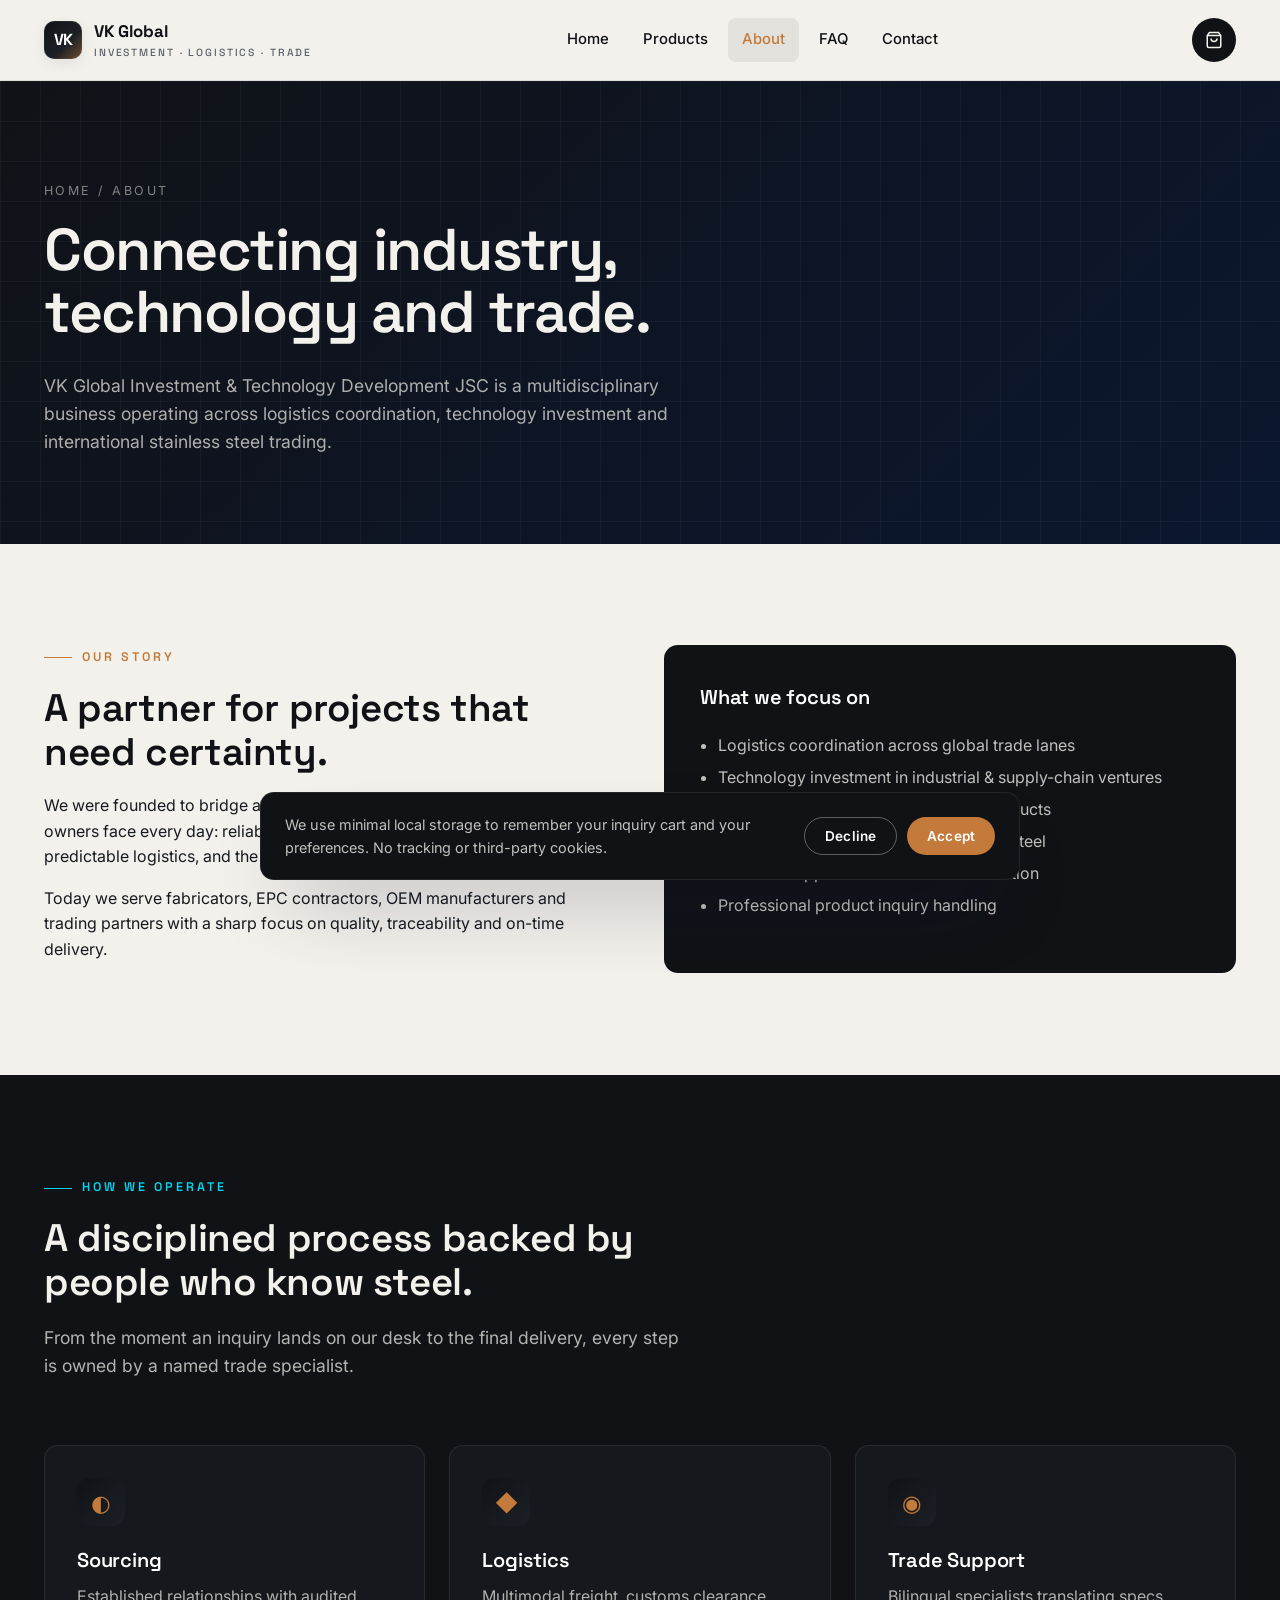
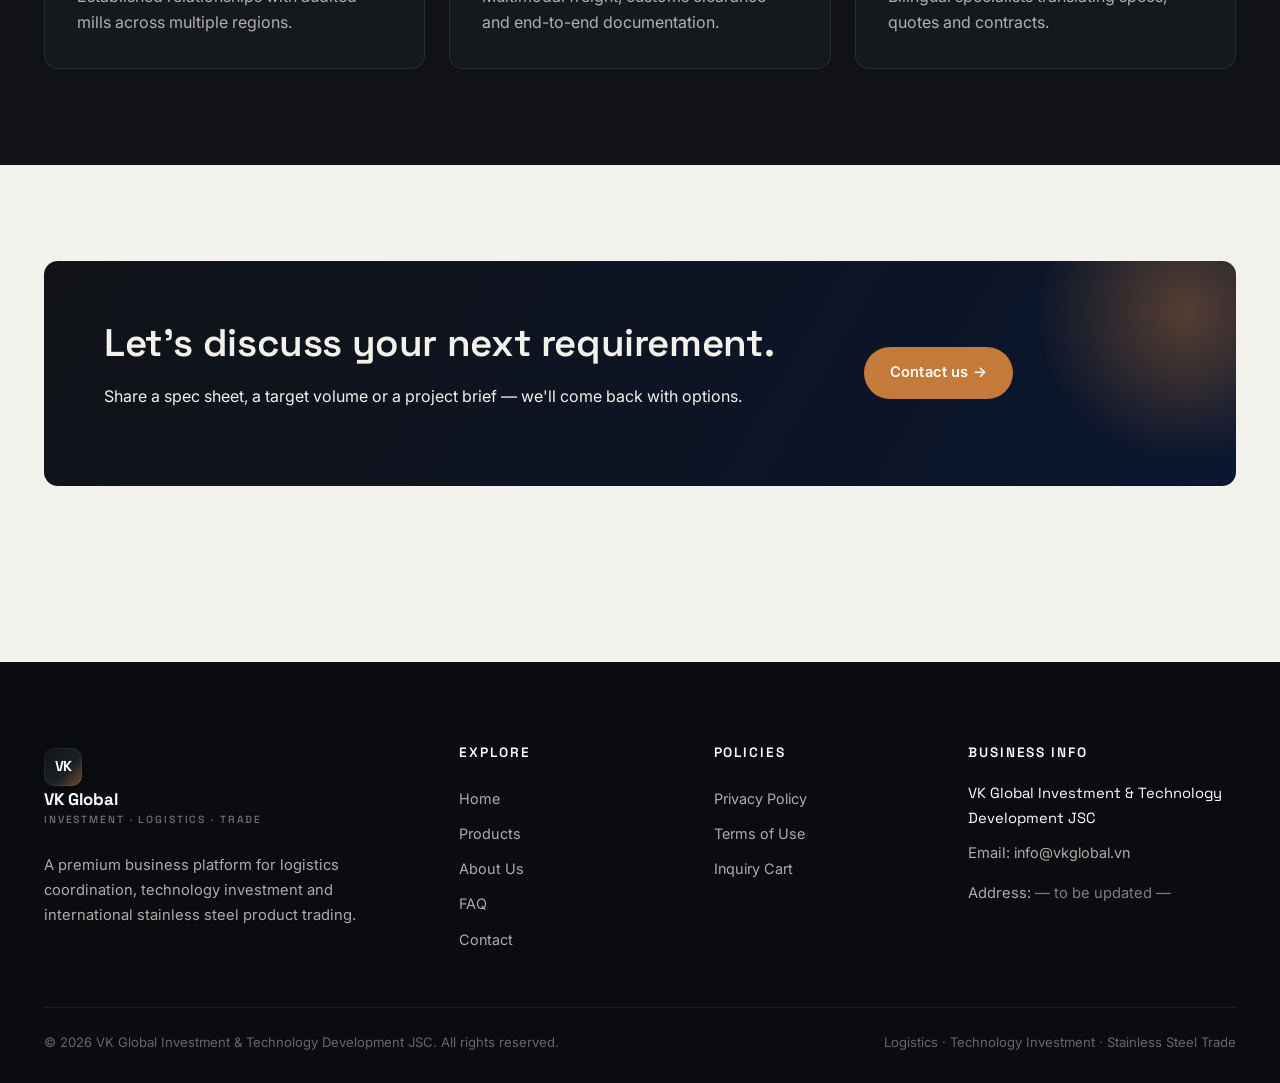
==== public/about.html @ 1d91424d "Changes Co-authored-by: nguyentu123ohyeh <221996717+nguyentu123ohyeh@users.noreply.github.com>" ====
<!doctype html>
<html lang="en">
<head>
<meta charset="utf-8">
<meta name="viewport" content="width=device-width,initial-scale=1">
<title>About — VK Global</title>
<meta name="description" content="About VK Global Investment & Technology Development JSC — logistics, technology investment and stainless steel trading.">
<meta property="og:title" content="About — VK Global">
<meta property="og:description" content="About VK Global Investment & Technology Development JSC — logistics, technology investment and stainless steel trading.">
<meta property="og:type" content="website">
<link rel="preconnect" href="https://fonts.googleapis.com">
<link rel="preconnect" href="https://fonts.gstatic.com" crossorigin>
<link href="https://fonts.googleapis.com/css2?family=Inter:wght@400;500;600;700&family=Space+Grotesk:wght@400;500;600;700&display=swap" rel="stylesheet">
<link rel="stylesheet" href="assets/css/style.css">
</head>
<body>
<header class="site-header">
  <nav class="nav">
    <a href="index.html" class="brand">
      <div class="brand-mark">VK</div>
      <div class="brand-name">VK Global<small>Investment · Logistics · Trade</small></div>
    </a>
    <div class="nav-links">
      <a href="index.html">Home</a>
      <a href="products.html">Products</a>
      <a href="about.html">About</a>
      <a href="faq.html">FAQ</a>
      <a href="contact.html">Contact</a>
    </div>
    <div class="nav-actions">
      <a href="cart.html" class="cart-btn" aria-label="Inquiry cart">
        <svg width="18" height="18" viewBox="0 0 24 24" fill="none" stroke="currentColor" stroke-width="2"><path d="M6 2 3 6v14a2 2 0 0 0 2 2h14a2 2 0 0 0 2-2V6l-3-4Z"/><path d="M3 6h18"/><path d="M16 10a4 4 0 0 1-8 0"/></svg>
        <span class="cart-badge">0</span>
      </a>
      <button class="nav-toggle" aria-label="Open menu"><span></span></button>
    </div>
  </nav>
</header>

<section class="page-hero">
  <div class="container">
    <div class="crumbs"><a href="index.html">Home</a> / About</div>
    <h1>Connecting industry, technology and trade.</h1>
    <p>VK Global Investment &amp; Technology Development JSC is a multidisciplinary business operating across logistics coordination, technology investment and international stainless steel trading.</p>
  </div>
</section>

<section class="section">
  <div class="container">
    <div class="grid-2 reveal">
      <div>
        <div class="eyebrow">Our story</div>
        <h2>A partner for projects that need certainty.</h2>
        <p>We were founded to bridge a gap that international buyers and project owners face every day: reliable sourcing of certified stainless steel, predictable logistics, and the technology to keep both transparent.</p>
        <p>Today we serve fabricators, EPC contractors, OEM manufacturers and trading partners with a sharp focus on quality, traceability and on-time delivery.</p>
      </div>
      <div class="bg-graphite" style="border-radius:14px;padding:36px">
        <h3 style="color:#fff">What we focus on</h3>
        <ul style="padding-left:1.1em;color:rgba(243,241,235,.78);line-height:2">
          <li>Logistics coordination across global trade lanes</li>
          <li>Technology investment in industrial &amp; supply-chain ventures</li>
          <li>International trade of stainless steel products</li>
          <li>Sourcing &amp; supply of certified stainless steel</li>
          <li>Business support and trade communication</li>
          <li>Professional product inquiry handling</li>
        </ul>
      </div>
    </div>
  </div>
</section>

<section class="section bg-graphite">
  <div class="container">
    <div class="section-head reveal">
      <div class="left">
        <div class="eyebrow">How we operate</div>
        <h2>A disciplined process backed by people who know steel.</h2>
        <p class="lead">From the moment an inquiry lands on our desk to the final delivery, every step is owned by a named trade specialist.</p>
      </div>
    </div>
    <div class="feature-grid">
      <div class="feature" style="background:#15181d;border-color:rgba(255,255,255,.08)"><div class="ic">◐</div><h3 style="color:#fff">Sourcing</h3><p style="color:rgba(243,241,235,.7)">Established relationships with audited mills across multiple regions.</p></div>
      <div class="feature" style="background:#15181d;border-color:rgba(255,255,255,.08)"><div class="ic">◆</div><h3 style="color:#fff">Logistics</h3><p style="color:rgba(243,241,235,.7)">Multimodal freight, customs clearance and end-to-end documentation.</p></div>
      <div class="feature" style="background:#15181d;border-color:rgba(255,255,255,.08)"><div class="ic">◉</div><h3 style="color:#fff">Trade Support</h3><p style="color:rgba(243,241,235,.7)">Bilingual specialists translating specs, quotes and contracts.</p></div>
    </div>
  </div>
</section>

<section class="section">
  <div class="container">
    <div class="cta-block reveal">
      <div>
        <h2>Let's discuss your next requirement.</h2>
        <p>Share a spec sheet, a target volume or a project brief — we'll come back with options.</p>
      </div>
      <div><a href="contact.html" class="btn btn-copper">Contact us →</a></div>
    </div>
  </div>
</section>

<footer class="site-footer">
  <div class="container">
    <div class="footer-grid">
      <div class="footer-brand">
        <a href="index.html" class="brand" style="margin-bottom:18px">
          <div class="brand-mark">VK</div>
          <div class="brand-name" style="color:#fff">VK Global<small>Investment · Logistics · Trade</small></div>
        </a>
        <p>A premium business platform for logistics coordination, technology investment and international stainless steel product trading.</p>
      </div>
      <div>
        <h4>Explore</h4>
        <a href="index.html">Home</a>
        <a href="products.html">Products</a>
        <a href="about.html">About Us</a>
        <a href="faq.html">FAQ</a>
        <a href="contact.html">Contact</a>
      </div>
      <div>
        <h4>Policies</h4>
        <a href="privacy-policy.html">Privacy Policy</a>
        <a href="terms.html">Terms of Use</a>
        <a href="cart.html">Inquiry Cart</a>
      </div>
      <div>
        <h4>Business Info</h4>
        <p style="color:#fff;font-family:'Space Grotesk',sans-serif;margin-bottom:10px">VK Global Investment &amp; Technology Development JSC</p>
        <p>Email: <a href="mailto:info@vkglobal.vn" style="display:inline">info@vkglobal.vn</a></p>
        <p>Address: <span style="color:rgba(243,241,235,.5)">— to be updated —</span></p>
      </div>
    </div>
    <div class="footer-bottom">
      <div>© <span id="yr"></span> VK Global Investment &amp; Technology Development JSC. All rights reserved.</div>
      <div>Logistics · Technology Investment · Stainless Steel Trade</div>
    </div>
  </div>
</footer>
<script>document.getElementById('yr').textContent=new Date().getFullYear()</script>
<script src="assets/js/product.js"></script>
<script src="assets/js/main.js"></script>
</body>
</html>
---- public/assets/css/style.css ----
/* =========================================================
   VK Global — Logistics, Tech Investment & Stainless Trading
   Pure CSS design system
   ========================================================= */

:root{
  --graphite:#101216;
  --graphite-2:#15181d;
  --graphite-3:#1c2026;
  --steel:#b4bac3;
  --steel-2:#8a929d;
  --steel-3:#5b626d;
  --copper:#c47a3a;
  --copper-2:#a3621f;
  --cyan:#00d6f0;
  --navy:#0b1730;
  --ivory:#f3f1eb;
  --ivory-2:#e7e4dc;
  --white:#ffffff;
  --text:#171a20;
  --text-dim:#5b626d;
  --line:#dcd9d1;
  --shadow-sm:0 4px 14px rgba(15,18,24,.08);
  --shadow-md:0 18px 40px -18px rgba(15,18,24,.35);
  --shadow-lg:0 40px 80px -30px rgba(11,23,48,.45);
  --radius:14px;
  --radius-sm:8px;
  --container:1240px;
  --t:.35s cubic-bezier(.2,.7,.2,1);
  --font-display:"Space Grotesk","Inter",system-ui,sans-serif;
  --font-body:"Inter",system-ui,sans-serif;
}

*{box-sizing:border-box}
html,body{margin:0;padding:0}
html{scroll-behavior:smooth}
body{
  font-family:var(--font-body);
  color:var(--text);
  background:var(--ivory);
  line-height:1.6;
  -webkit-font-smoothing:antialiased;
  overflow-x:hidden;
}
img{max-width:100%;display:block}
a{color:inherit;text-decoration:none}
button{font-family:inherit;cursor:pointer;border:0;background:none}
h1,h2,h3,h4{font-family:var(--font-display);font-weight:600;letter-spacing:-.01em;color:var(--graphite);margin:0 0 .5em}
h1{font-size:clamp(2.2rem,4.6vw,4.4rem);line-height:1.05;letter-spacing:-.025em}
h2{font-size:clamp(1.7rem,3vw,2.6rem);line-height:1.15}
h3{font-size:1.25rem}
p{margin:0 0 1em}
.container{max-width:var(--container);margin:0 auto;padding:0 24px}
.section{padding:96px 0;position:relative}
.section-sm{padding:64px 0}
.eyebrow{
  display:inline-flex;align-items:center;gap:10px;
  font-family:var(--font-display);font-size:.78rem;
  letter-spacing:.24em;text-transform:uppercase;
  color:var(--copper);font-weight:600;margin-bottom:18px;
}
.eyebrow::before{content:"";width:28px;height:1px;background:var(--copper)}
.lead{font-size:1.1rem;color:var(--text-dim);max-width:62ch}

/* ---------- Buttons ---------- */
.btn{
  display:inline-flex;align-items:center;gap:10px;
  padding:14px 26px;border-radius:999px;
  font-weight:600;font-size:.92rem;letter-spacing:.01em;
  transition:transform var(--t),background var(--t),color var(--t),box-shadow var(--t);
  white-space:nowrap;
}
.btn-primary{background:var(--graphite);color:var(--ivory);box-shadow:var(--shadow-sm)}
.btn-primary:hover{background:var(--copper);transform:translateY(-2px);box-shadow:var(--shadow-md)}
.btn-outline{border:1.5px solid var(--graphite);color:var(--graphite)}
.btn-outline:hover{background:var(--graphite);color:var(--ivory);transform:translateY(-2px)}
.btn-copper{background:var(--copper);color:#fff}
.btn-copper:hover{background:var(--copper-2);transform:translateY(-2px);box-shadow:var(--shadow-md)}
.btn-ghost{color:var(--graphite);padding:10px 0}
.btn-ghost:hover{color:var(--copper)}
.btn .arrow{transition:transform var(--t)}
.btn:hover .arrow{transform:translateX(4px)}

/* ---------- Header ---------- */
.site-header{
  position:sticky;top:0;z-index:50;
  background:rgba(243,241,235,.85);
  backdrop-filter:blur(14px);
  border-bottom:1px solid rgba(120,128,138,.18);
}
.nav{
  display:flex;align-items:center;justify-content:space-between;
  padding:18px 24px;max-width:var(--container);margin:0 auto;gap:24px;
}
.brand{display:flex;align-items:center;gap:12px;font-family:var(--font-display);font-weight:700;color:var(--graphite)}
.brand-mark{
  width:38px;height:38px;border-radius:10px;
  background:linear-gradient(135deg,var(--graphite) 0%,var(--graphite-3) 60%,var(--copper) 140%);
  display:grid;place-items:center;color:#fff;font-weight:700;letter-spacing:-.05em;
  box-shadow:inset 0 0 0 1px rgba(255,255,255,.06),var(--shadow-sm);
}
.brand-name{font-size:1.05rem;letter-spacing:-.01em}
.brand-name small{display:block;font-size:.65rem;color:var(--text-dim);letter-spacing:.18em;text-transform:uppercase;font-weight:500}
.nav-links{display:flex;gap:6px;align-items:center}
.nav-links a{
  padding:10px 14px;border-radius:8px;font-size:.93rem;font-weight:500;color:var(--graphite);
  transition:background var(--t),color var(--t);
}
.nav-links a:hover,.nav-links a.active{background:rgba(16,18,22,.07);color:var(--copper)}
.nav-actions{display:flex;align-items:center;gap:10px}
.cart-btn{
  position:relative;width:44px;height:44px;border-radius:50%;
  background:var(--graphite);color:var(--ivory);display:grid;place-items:center;
  transition:background var(--t),transform var(--t);
}
.cart-btn:hover{background:var(--copper);transform:translateY(-2px)}
.cart-badge{
  position:absolute;top:-4px;right:-4px;min-width:20px;height:20px;
  padding:0 6px;border-radius:10px;background:var(--copper);color:#fff;
  font-size:.7rem;font-weight:700;display:none;align-items:center;justify-content:center;
  border:2px solid var(--ivory);
}
.cart-badge.show{display:flex}
.nav-toggle{display:none;width:44px;height:44px;border-radius:10px;background:var(--graphite-3);color:#fff}
.nav-toggle span,.nav-toggle::before,.nav-toggle::after{
  content:"";display:block;width:18px;height:2px;background:#fff;margin:3px auto;border-radius:2px;
}

@media(max-width:960px){
  .nav-toggle{display:grid;place-items:center}
  .nav-links{
    position:absolute;top:100%;left:0;right:0;
    flex-direction:column;background:var(--ivory);
    padding:20px;gap:4px;border-bottom:1px solid var(--line);
    transform:translateY(-12px);opacity:0;pointer-events:none;transition:all var(--t);
  }
  .nav-links.open{transform:none;opacity:1;pointer-events:auto}
  .nav-links a{width:100%}
}

/* ---------- Hero ---------- */
.hero{
  position:relative;padding:120px 0 100px;overflow:hidden;
  background:radial-gradient(ellipse at top right,#1a2a4a 0%,var(--graphite) 55%,#0a0c10 100%);
  color:var(--ivory);
}
.hero::before{
  content:"";position:absolute;inset:0;
  background-image:
    linear-gradient(rgba(180,186,195,.06) 1px,transparent 1px),
    linear-gradient(90deg,rgba(180,186,195,.06) 1px,transparent 1px);
  background-size:60px 60px;
  mask-image:radial-gradient(ellipse at center,#000 30%,transparent 70%);
}
.hero::after{
  content:"";position:absolute;right:-200px;bottom:-200px;width:600px;height:600px;
  background:radial-gradient(circle,rgba(0,214,240,.18),transparent 60%);filter:blur(20px);
}
.hero .container{position:relative;z-index:2;display:grid;grid-template-columns:1.1fr .9fr;gap:60px;align-items:center}
.hero h1{color:var(--ivory)}
.hero h1 span{
  background:linear-gradient(120deg,var(--steel) 0%,var(--copper) 60%,var(--cyan) 110%);
  -webkit-background-clip:text;background-clip:text;color:transparent;
}
.hero p{color:rgba(243,241,235,.78);font-size:1.15rem;max-width:54ch}
.hero-cta{display:flex;flex-wrap:wrap;gap:14px;margin-top:32px}
.hero .btn-primary{background:var(--copper)}
.hero .btn-primary:hover{background:#fff;color:var(--graphite)}
.hero .btn-outline{border-color:rgba(243,241,235,.4);color:var(--ivory)}
.hero .btn-outline:hover{background:var(--ivory);color:var(--graphite)}
.hero-stats{
  display:grid;grid-template-columns:repeat(3,1fr);gap:24px;margin-top:54px;
  padding-top:32px;border-top:1px solid rgba(243,241,235,.14);
}
.hero-stats .n{font-family:var(--font-display);font-size:1.9rem;color:var(--ivory);font-weight:600}
.hero-stats .l{font-size:.78rem;letter-spacing:.18em;text-transform:uppercase;color:rgba(243,241,235,.5)}

.hero-visual{position:relative;height:520px}
.hv-card{
  position:absolute;border-radius:18px;overflow:hidden;
  background:linear-gradient(180deg,#1f242c,#10131a);
  border:1px solid rgba(180,186,195,.15);box-shadow:var(--shadow-lg);
  padding:24px;
}
.hv-1{top:0;left:0;width:62%;height:60%;background:linear-gradient(135deg,#23303f,#0e1622)}
.hv-2{bottom:0;right:0;width:62%;height:58%;background:linear-gradient(135deg,#2b1e16,#15110d)}
.hv-3{top:38%;left:36%;width:34%;height:30%;background:linear-gradient(135deg,var(--copper),#5b2f12)}
.hv-card .tag{font-size:.7rem;letter-spacing:.2em;text-transform:uppercase;color:rgba(255,255,255,.55)}
.hv-card .ttl{font-family:var(--font-display);font-size:1.15rem;color:#fff;margin-top:6px;line-height:1.25}
.hv-card .num{font-family:var(--font-display);font-size:2.4rem;color:#fff;font-weight:600;margin-top:auto}
.hv-card{display:flex;flex-direction:column}
.route-svg{position:absolute;inset:0;pointer-events:none;opacity:.5}

@media(max-width:900px){
  .hero .container{grid-template-columns:1fr}
  .hero-visual{height:380px}
}

/* ---------- Generic sections ---------- */
.section-head{display:flex;justify-content:space-between;align-items:flex-end;gap:24px;margin-bottom:48px;flex-wrap:wrap}
.section-head .left{max-width:640px}
.bg-graphite{background:var(--graphite);color:var(--ivory)}
.bg-graphite h2,.bg-graphite h3{color:var(--ivory)}
.bg-graphite .lead,.bg-graphite p{color:rgba(243,241,235,.72)}
.bg-graphite .eyebrow{color:var(--cyan)}
.bg-graphite .eyebrow::before{background:var(--cyan)}

/* ---------- Feature grid ---------- */
.feature-grid{display:grid;grid-template-columns:repeat(3,1fr);gap:24px}
.feature{
  background:#fff;border-radius:var(--radius);padding:32px;
  border:1px solid var(--line);transition:transform var(--t),box-shadow var(--t),border-color var(--t);
  position:relative;overflow:hidden;
}
.feature::after{
  content:"";position:absolute;left:0;top:0;width:0;height:3px;background:var(--copper);transition:width var(--t);
}
.feature:hover{transform:translateY(-6px);box-shadow:var(--shadow-md);border-color:transparent}
.feature:hover::after{width:100%}
.feature .ic{
  width:48px;height:48px;border-radius:12px;display:grid;place-items:center;
  background:linear-gradient(135deg,var(--graphite),var(--graphite-3));color:var(--copper);
  margin-bottom:18px;font-size:1.4rem;
}
.feature h3{margin-bottom:8px}
.feature p{color:var(--text-dim);margin:0}
@media(max-width:820px){.feature-grid{grid-template-columns:1fr}}

/* ---------- Categories ---------- */
.cat-grid{display:grid;grid-template-columns:repeat(4,1fr);gap:18px}
.cat{
  padding:28px 22px;border-radius:var(--radius);background:#fff;border:1px solid var(--line);
  display:flex;flex-direction:column;gap:8px;transition:all var(--t);
}
.cat:hover{background:var(--graphite);color:var(--ivory);transform:translateY(-4px)}
.cat .num{font-family:var(--font-display);font-size:1.6rem;color:var(--copper);font-weight:600}
.cat .nm{font-family:var(--font-display);font-size:1.05rem}
.cat .ar{margin-top:auto;color:var(--text-dim);font-size:.85rem}
.cat:hover .ar{color:var(--ivory)}
@media(max-width:820px){.cat-grid{grid-template-columns:repeat(2,1fr)}}

/* ---------- Timeline ---------- */
.timeline{display:grid;grid-template-columns:repeat(4,1fr);gap:0;margin-top:32px;position:relative}
.timeline::before{content:"";position:absolute;left:0;right:0;top:38px;height:2px;background:rgba(243,241,235,.18)}
.tl-step{padding:0 18px;position:relative}
.tl-step .dot{
  width:78px;height:78px;border-radius:50%;background:var(--graphite-2);
  border:2px solid var(--copper);display:grid;place-items:center;font-family:var(--font-display);
  color:var(--copper);font-weight:600;margin-bottom:18px;position:relative;z-index:2;
}
.tl-step h3{color:var(--ivory);font-size:1.1rem}
.tl-step p{font-size:.92rem}
@media(max-width:820px){.timeline{grid-template-columns:1fr;gap:32px}.timeline::before{display:none}}

/* ---------- Stats band ---------- */
.stats-band{
  display:grid;grid-template-columns:repeat(4,1fr);gap:0;
  background:var(--graphite-2);color:var(--ivory);border-radius:var(--radius);overflow:hidden;
}
.stats-band .item{padding:32px 24px;border-right:1px solid rgba(243,241,235,.08)}
.stats-band .item:last-child{border-right:0}
.stats-band .n{font-family:var(--font-display);font-size:2.4rem;color:#fff}
.stats-band .n span{color:var(--copper)}
.stats-band .l{font-size:.78rem;letter-spacing:.16em;text-transform:uppercase;color:rgba(243,241,235,.55)}
@media(max-width:820px){.stats-band{grid-template-columns:repeat(2,1fr)}.stats-band .item{border-right:0;border-bottom:1px solid rgba(243,241,235,.08)}}

/* ---------- CTA block ---------- */
.cta-block{
  border-radius:var(--radius);padding:60px;color:var(--ivory);
  background:linear-gradient(120deg,var(--graphite) 0%,var(--navy) 100%);
  position:relative;overflow:hidden;display:grid;grid-template-columns:1.4fr .6fr;gap:32px;align-items:center;
}
.cta-block::after{content:"";position:absolute;right:-100px;top:-100px;width:300px;height:300px;border-radius:50%;background:radial-gradient(circle,var(--copper),transparent 70%);opacity:.4}
.cta-block h2{color:var(--ivory)}
.cta-block .btn-copper{background:var(--copper)}
@media(max-width:820px){.cta-block{grid-template-columns:1fr;padding:36px}}

/* ---------- Page hero (subpages) ---------- */
.page-hero{
  background:linear-gradient(135deg,var(--graphite) 0%,var(--navy) 100%);
  color:var(--ivory);padding:100px 0 70px;position:relative;overflow:hidden;
}
.page-hero::before{
  content:"";position:absolute;inset:0;
  background-image:linear-gradient(rgba(180,186,195,.05) 1px,transparent 1px),linear-gradient(90deg,rgba(180,186,195,.05) 1px,transparent 1px);
  background-size:40px 40px;
}
.page-hero .container{position:relative;z-index:2}
.page-hero h1{color:var(--ivory);max-width:18ch}
.page-hero p{color:rgba(243,241,235,.7);max-width:60ch;font-size:1.1rem}
.crumbs{font-size:.78rem;letter-spacing:.2em;text-transform:uppercase;color:rgba(243,241,235,.5);margin-bottom:18px}
.crumbs a:hover{color:var(--copper)}

/* ---------- Products grid ---------- */
.products-toolbar{display:flex;justify-content:space-between;align-items:center;margin-bottom:28px;gap:16px;flex-wrap:wrap}
.products-toolbar .count{color:var(--text-dim);font-size:.92rem}
.product-grid{display:grid;grid-template-columns:repeat(3,1fr);gap:24px}
.pcard{
  background:#fff;border-radius:var(--radius);overflow:hidden;
  border:1px solid var(--line);transition:transform var(--t),box-shadow var(--t),border-color var(--t);
  display:flex;flex-direction:column;
}
.pcard:hover{transform:translateY(-6px);box-shadow:var(--shadow-md);border-color:transparent}
.pcard .imgwrap{
  background:#f7f6f1;aspect-ratio:4/3;display:grid;place-items:center;overflow:hidden;position:relative;
}
.pcard .imgwrap img{width:100%;height:100%;object-fit:contain;transition:transform var(--t)}
.pcard:hover .imgwrap img{transform:scale(1.04)}
.pcard .body{padding:20px 22px 22px;display:flex;flex-direction:column;gap:8px;flex:1}
.pcard .cat{font-size:.7rem;letter-spacing:.2em;text-transform:uppercase;color:var(--copper);font-weight:600}
.pcard h3{font-size:1.05rem;margin:0;line-height:1.3}
.pcard .desc{color:var(--text-dim);font-size:.9rem;margin:0;flex:1}
.pcard .price{font-family:var(--font-display);font-size:1.25rem;color:var(--graphite);font-weight:600}
.pcard .actions{display:flex;gap:8px;margin-top:6px}
.pcard .btn{padding:10px 16px;font-size:.82rem;flex:1;justify-content:center}
@media(max-width:900px){.product-grid{grid-template-columns:repeat(2,1fr)}}
@media(max-width:560px){.product-grid{grid-template-columns:1fr}}

/* ---------- Pagination ---------- */
.pagination{display:flex;justify-content:center;gap:8px;margin-top:48px;flex-wrap:wrap}
.pagination button{
  min-width:42px;height:42px;border-radius:10px;background:#fff;border:1px solid var(--line);
  font-weight:600;color:var(--graphite);transition:all var(--t);padding:0 14px;
}
.pagination button:hover{border-color:var(--graphite)}
.pagination button.active{background:var(--graphite);color:var(--ivory);border-color:var(--graphite)}
.pagination button:disabled{opacity:.4;cursor:not-allowed}

/* ---------- Product detail ---------- */
.pd{display:grid;grid-template-columns:1.1fr 1fr;gap:48px;align-items:start}
.pd-gallery{display:grid;grid-template-columns:88px 1fr;gap:14px}
.pd-thumbs{display:flex;flex-direction:column;gap:10px}
.pd-thumb{
  width:88px;height:88px;border-radius:10px;overflow:hidden;border:2px solid transparent;
  background:#f7f6f1;cursor:pointer;padding:6px;transition:all var(--t);
}
.pd-thumb img{width:100%;height:100%;object-fit:contain}
.pd-thumb:hover{border-color:var(--steel-2)}
.pd-thumb.active{border-color:var(--copper);box-shadow:0 0 0 4px rgba(196,122,58,.18)}
.pd-main{
  background:#f7f6f1;border-radius:var(--radius);aspect-ratio:1/1;padding:24px;
  display:grid;place-items:center;border:1px solid var(--line);
}
.pd-main img{width:100%;height:100%;object-fit:contain}
.pd-info .cat{font-size:.78rem;letter-spacing:.2em;text-transform:uppercase;color:var(--copper);font-weight:600;margin-bottom:14px;display:block}
.pd-info h1{font-size:clamp(1.7rem,3vw,2.4rem);margin-bottom:14px}
.pd-info .price{font-family:var(--font-display);font-size:2.2rem;color:var(--graphite);margin:18px 0;font-weight:600}
.pd-info .price small{display:block;font-size:.75rem;letter-spacing:.18em;text-transform:uppercase;color:var(--text-dim);font-weight:500;margin-top:4px}
.pd-actions{display:flex;gap:12px;flex-wrap:wrap;margin:24px 0}
.pd-specs{margin-top:32px;border-top:1px solid var(--line);padding-top:28px}
.pd-specs h4{font-family:var(--font-display);font-size:1rem;letter-spacing:.06em;text-transform:uppercase;color:var(--graphite);margin:0 0 14px}
.pd-specs .row{display:grid;grid-template-columns:180px 1fr;gap:10px;padding:10px 0;border-bottom:1px dashed var(--line);font-size:.92rem}
.pd-specs .row span:first-child{color:var(--text-dim);text-transform:uppercase;letter-spacing:.1em;font-size:.78rem}
@media(max-width:900px){.pd{grid-template-columns:1fr}.pd-gallery{grid-template-columns:1fr}.pd-thumbs{flex-direction:row;flex-wrap:wrap;order:2}}

/* ---------- Cart ---------- */
.cart-wrap{display:grid;grid-template-columns:1.6fr .8fr;gap:32px;align-items:start}
.cart-items{background:#fff;border-radius:var(--radius);border:1px solid var(--line);overflow:hidden}
.cart-item{display:grid;grid-template-columns:120px 1fr auto;gap:20px;padding:20px;border-bottom:1px solid var(--line);align-items:center}
.cart-item:last-child{border-bottom:0}
.cart-item .ci-img{width:120px;height:100px;background:#f7f6f1;border-radius:10px;display:grid;place-items:center;padding:10px}
.cart-item .ci-img img{width:100%;height:100%;object-fit:contain}
.cart-item .ci-info .cat{font-size:.7rem;letter-spacing:.18em;text-transform:uppercase;color:var(--copper);font-weight:600}
.cart-item .ci-info h3{font-size:1rem;margin:4px 0}
.cart-item .ci-info .price{color:var(--text-dim);font-size:.9rem}
.cart-item .ci-right{display:flex;flex-direction:column;align-items:flex-end;gap:10px}
.qty{display:inline-flex;align-items:center;border:1px solid var(--line);border-radius:999px;overflow:hidden}
.qty button{width:34px;height:34px;font-size:1.1rem;color:var(--graphite);transition:background var(--t)}
.qty button:hover{background:var(--ivory-2)}
.qty span{min-width:32px;text-align:center;font-weight:600}
.ci-sub{font-family:var(--font-display);font-weight:600;color:var(--graphite)}
.ci-remove{color:var(--text-dim);font-size:.82rem;text-decoration:underline;text-underline-offset:3px}
.ci-remove:hover{color:var(--copper)}
.cart-summary{background:var(--graphite);color:var(--ivory);border-radius:var(--radius);padding:30px;position:sticky;top:100px}
.cart-summary h3{color:var(--ivory);margin-bottom:18px}
.cart-summary .ln{display:flex;justify-content:space-between;padding:10px 0;border-bottom:1px solid rgba(243,241,235,.1);font-size:.95rem;color:rgba(243,241,235,.78)}
.cart-summary .ttl{display:flex;justify-content:space-between;padding-top:18px;font-family:var(--font-display);font-size:1.4rem;color:#fff;font-weight:600}
.cart-summary .actions{display:flex;flex-direction:column;gap:10px;margin-top:24px}
.cart-summary .btn-copper{background:var(--copper)}
.cart-summary .btn-outline{border-color:rgba(243,241,235,.35);color:var(--ivory)}
.cart-summary .btn-outline:hover{background:var(--ivory);color:var(--graphite)}
.empty-cart{text-align:center;padding:80px 20px;background:#fff;border-radius:var(--radius);border:1px solid var(--line)}
.empty-cart .ic{font-size:3rem;color:var(--copper);margin-bottom:16px}
@media(max-width:900px){.cart-wrap{grid-template-columns:1fr}.cart-item{grid-template-columns:90px 1fr}.cart-item .ci-img{width:90px;height:80px}.cart-item .ci-right{grid-column:1/-1;flex-direction:row;justify-content:space-between;align-items:center}}

/* ---------- Contact ---------- */
.contact-wrap{display:grid;grid-template-columns:1.3fr .7fr;gap:40px;align-items:start}
.form-card{background:#fff;border-radius:var(--radius);border:1px solid var(--line);padding:36px}
.form-grid{display:grid;grid-template-columns:1fr 1fr;gap:16px}
.field{display:flex;flex-direction:column;gap:6px;margin-bottom:16px}
.field.full{grid-column:1/-1}
.field label{font-size:.78rem;letter-spacing:.14em;text-transform:uppercase;color:var(--text-dim);font-weight:600}
.field input,.field textarea,.field select{
  font-family:inherit;font-size:.95rem;padding:14px 16px;border:1px solid var(--line);
  border-radius:10px;background:#fafaf6;color:var(--graphite);transition:border var(--t),background var(--t);
}
.field input:focus,.field textarea:focus,.field select:focus{outline:0;border-color:var(--graphite);background:#fff}
.field textarea{min-height:160px;resize:vertical}
.inquiry-types{display:grid;grid-template-columns:1fr 1fr;gap:12px;margin-bottom:20px}
.inquiry-types label{
  cursor:pointer;padding:18px;border:1.5px solid var(--line);border-radius:12px;
  display:flex;gap:12px;align-items:flex-start;transition:all var(--t);background:#fafaf6;
}
.inquiry-types label:hover{border-color:var(--steel-2)}
.inquiry-types input{margin-top:3px;accent-color:var(--copper)}
.inquiry-types label.checked{border-color:var(--copper);background:#fff;box-shadow:0 0 0 4px rgba(196,122,58,.1)}
.inquiry-types .ttl{font-family:var(--font-display);font-weight:600;color:var(--graphite);font-size:.95rem;margin:0 0 4px}
.inquiry-types .sub{font-size:.82rem;color:var(--text-dim);margin:0}
.selected-preview{background:#fafaf6;border:1px dashed var(--line);border-radius:12px;padding:18px;margin-bottom:18px}
.selected-preview h4{margin:0 0 12px;font-family:var(--font-display);font-size:.85rem;letter-spacing:.14em;text-transform:uppercase;color:var(--text-dim)}
.sp-item{display:grid;grid-template-columns:60px 1fr auto;gap:12px;padding:10px 0;border-bottom:1px solid var(--line);align-items:center}
.sp-item:last-child{border-bottom:0}
.sp-item .sp-img{width:60px;height:50px;background:#fff;border-radius:8px;padding:5px}
.sp-item .sp-img img{width:100%;height:100%;object-fit:contain}
.sp-item h5{margin:0;font-size:.92rem}
.sp-item .meta{font-size:.78rem;color:var(--text-dim)}
.sp-item .qty-px{font-family:var(--font-display);font-weight:600;color:var(--graphite)}
.sp-more{text-align:center;padding:12px 0 0;font-size:.85rem}
.sp-more a{color:var(--copper);font-weight:600}
.contact-info{background:var(--graphite);color:var(--ivory);border-radius:var(--radius);padding:32px}
.contact-info h3{color:#fff}
.contact-info .ci-row{padding:16px 0;border-bottom:1px solid rgba(243,241,235,.1)}
.contact-info .ci-row:last-child{border-bottom:0}
.contact-info .lbl{font-size:.72rem;letter-spacing:.2em;text-transform:uppercase;color:rgba(243,241,235,.5);margin-bottom:6px}
.contact-info .val{color:#fff;font-family:var(--font-display);font-size:1rem;word-break:break-all}
.form-success{display:none;padding:18px;background:#e7f6ec;border:1px solid #95d5a8;color:#1d4d2e;border-radius:10px;margin-bottom:18px}
.form-success.show{display:block}
@media(max-width:900px){.contact-wrap{grid-template-columns:1fr}.form-grid{grid-template-columns:1fr}.inquiry-types{grid-template-columns:1fr}}

/* ---------- FAQ ---------- */
.faq{max-width:880px;margin:0 auto}
.faq-item{background:#fff;border:1px solid var(--line);border-radius:12px;margin-bottom:10px;overflow:hidden;transition:box-shadow var(--t)}
.faq-item.open{box-shadow:var(--shadow-sm)}
.faq-q{
  width:100%;text-align:left;padding:22px 24px;display:flex;justify-content:space-between;
  align-items:center;font-family:var(--font-display);font-weight:600;color:var(--graphite);font-size:1.02rem;
}
.faq-q .ic{
  width:32px;height:32px;border-radius:50%;background:var(--ivory-2);
  display:grid;place-items:center;transition:all var(--t);color:var(--graphite);flex-shrink:0;
}
.faq-item.open .faq-q .ic{background:var(--copper);color:#fff;transform:rotate(45deg)}
.faq-a{max-height:0;overflow:hidden;transition:max-height .4s ease;padding:0 24px;color:var(--text-dim)}
.faq-item.open .faq-a{max-height:400px;padding:0 24px 22px}

/* ---------- Prose pages (privacy / terms / about) ---------- */
.prose{max-width:820px;margin:0 auto}
.prose h2{margin-top:48px;font-size:1.5rem}
.prose h3{margin-top:28px;font-size:1.1rem}
.prose p,.prose li{color:var(--text);font-size:1rem;line-height:1.75}
.prose ul{padding-left:1.2em}
.prose ul li{margin-bottom:6px}

/* ---------- Footer ---------- */
.site-footer{background:#0a0c10;color:rgba(243,241,235,.7);padding:80px 0 30px;margin-top:80px}
.footer-grid{display:grid;grid-template-columns:1.4fr .8fr .8fr 1fr;gap:40px;margin-bottom:50px}
.footer-grid h4{color:#fff;font-family:var(--font-display);font-size:.85rem;letter-spacing:.14em;text-transform:uppercase;margin-bottom:18px}
.footer-grid a{display:block;padding:6px 0;font-size:.9rem;transition:color var(--t)}
.footer-grid a:hover{color:var(--copper)}
.footer-grid p{font-size:.92rem;line-height:1.7}
.footer-bottom{border-top:1px solid rgba(243,241,235,.08);padding-top:24px;display:flex;justify-content:space-between;font-size:.82rem;color:rgba(243,241,235,.4);flex-wrap:wrap;gap:10px}
.footer-brand .brand-name{color:#fff}
.footer-brand .brand-name small{color:rgba(243,241,235,.45)}
@media(max-width:820px){.footer-grid{grid-template-columns:1fr 1fr}}
@media(max-width:520px){.footer-grid{grid-template-columns:1fr}}

/* ---------- Cookie banner ---------- */
.cookie-banner{
  position:fixed;left:20px;right:20px;bottom:20px;z-index:100;
  background:var(--graphite);color:var(--ivory);border-radius:14px;padding:20px 24px;
  display:none;align-items:center;gap:18px;flex-wrap:wrap;justify-content:space-between;
  box-shadow:var(--shadow-lg);border:1px solid rgba(243,241,235,.08);
  max-width:760px;margin:0 auto;
}
.cookie-banner.show{display:flex}
.cookie-banner p{margin:0;font-size:.9rem;color:rgba(243,241,235,.78);flex:1;min-width:220px}
.cookie-banner .actions{display:flex;gap:10px}
.cookie-banner .btn{padding:10px 20px;font-size:.85rem}

/* ---------- Toast ---------- */
.toast{
  position:fixed;top:90px;right:20px;z-index:200;
  background:var(--graphite);color:#fff;padding:14px 22px;border-radius:12px;
  box-shadow:var(--shadow-md);transform:translateX(120%);transition:transform .4s ease;
  font-size:.92rem;display:flex;align-items:center;gap:10px;
}
.toast.show{transform:translateX(0)}
.toast .ic{color:var(--copper)}

/* ---------- Scroll reveal ---------- */
.reveal{opacity:0;transform:translateY(24px);transition:opacity .8s ease,transform .8s ease}
.reveal.in{opacity:1;transform:none}

/* ---------- Utilities ---------- */
.grid-2{display:grid;grid-template-columns:1fr 1fr;gap:48px;align-items:center}
@media(max-width:820px){.grid-2{grid-template-columns:1fr}}
.text-center{text-align:center}
.mt-0{margin-top:0}
.mb-0{margin-bottom:0}
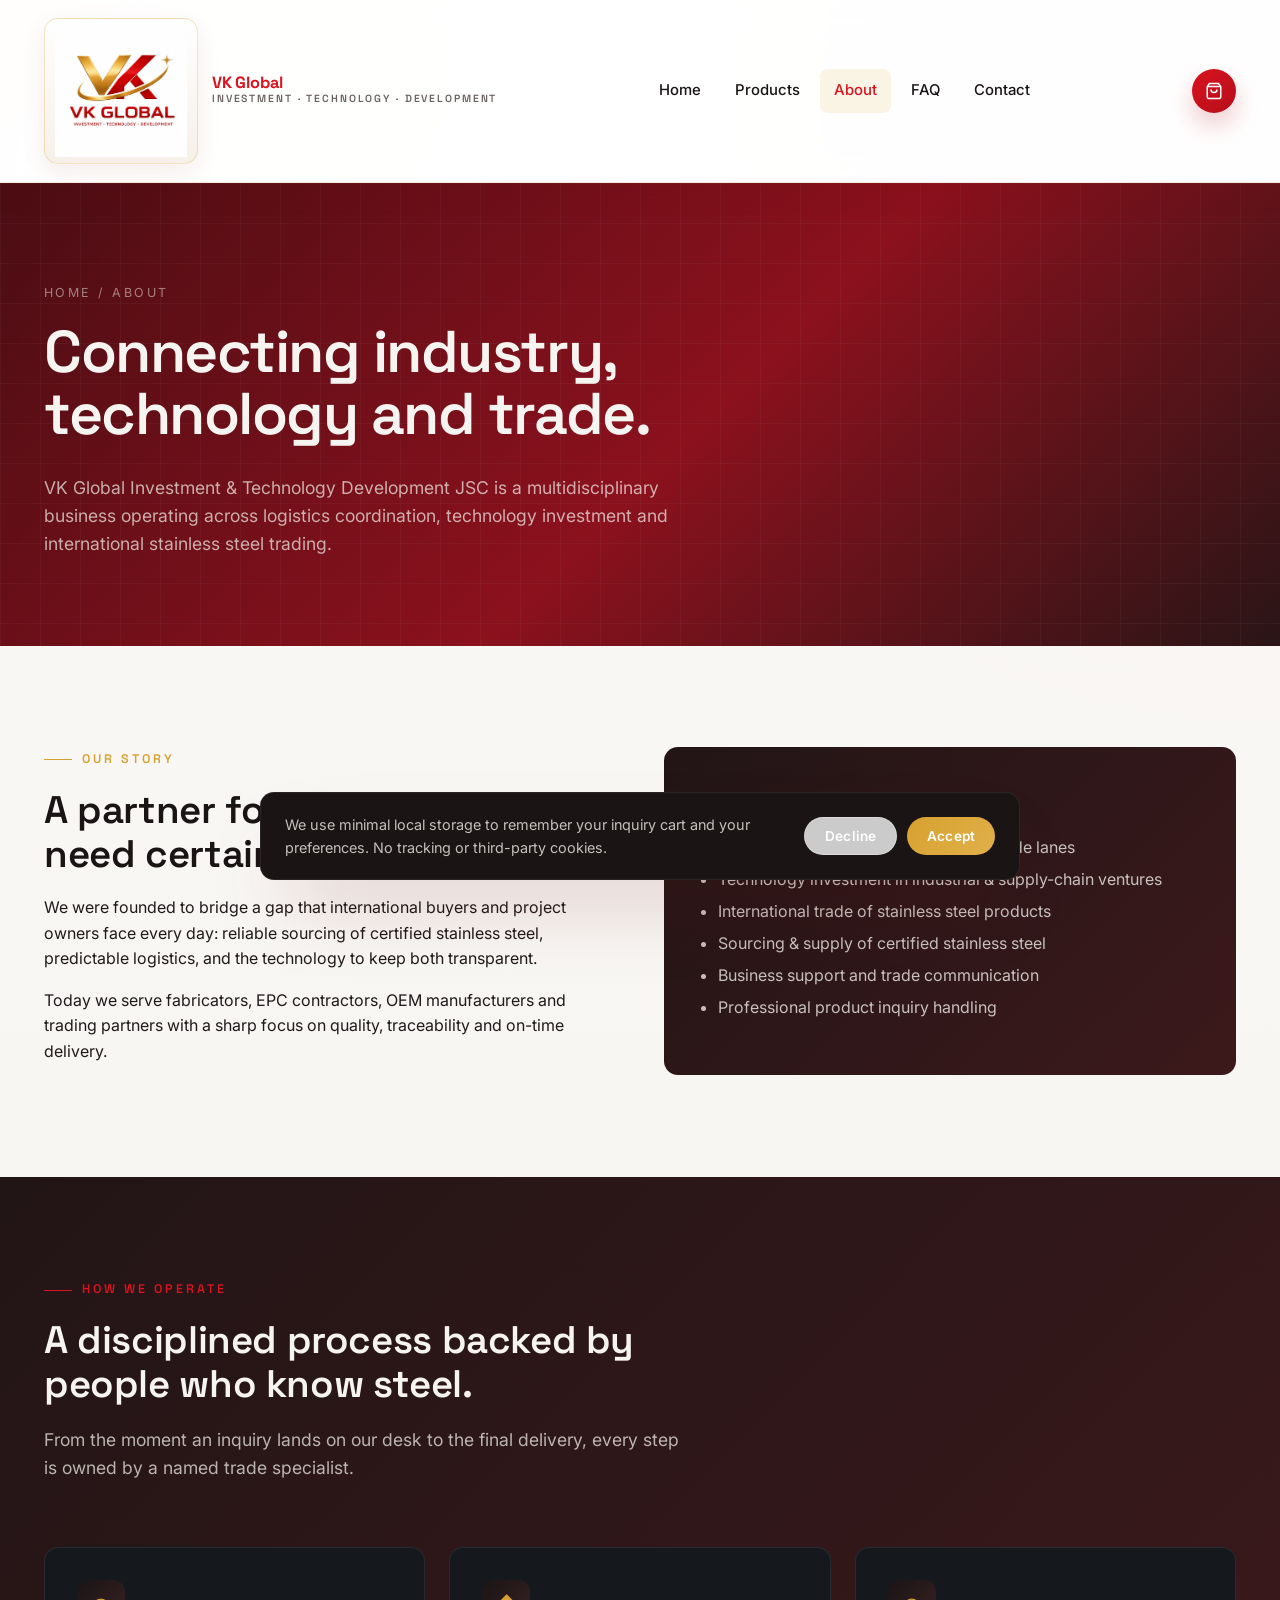
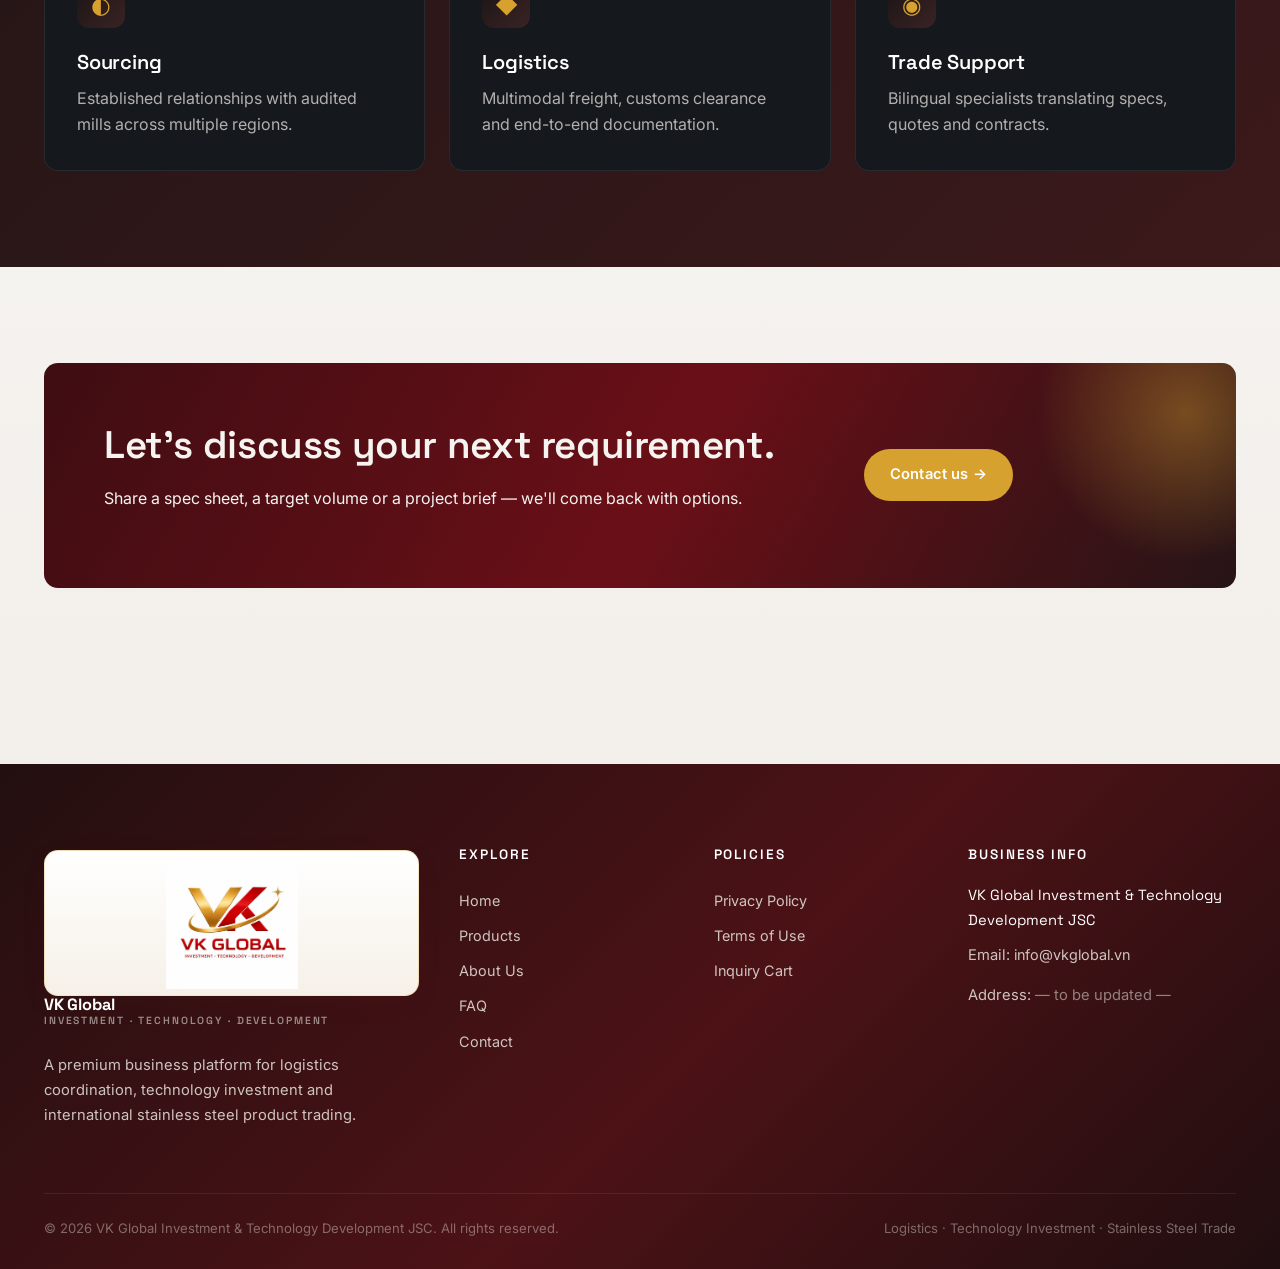
==== commit 205a9b5b: "Update code" ====
--- a/public/about.html
+++ b/public/about.html
@@ -17,8 +17,8 @@
 <header class="site-header">
   <nav class="nav">
     <a href="index.html" class="brand">
-      <div class="brand-mark">VK</div>
-      <div class="brand-name">VK Global<small>Investment · Logistics · Trade</small></div>
+      <span class="brand-logo-shell"><img src="assets/images/logo-vk-global.png" alt="VK Global logo" class="brand-logo"></span>
+      <div class="brand-name"><strong>VK Global</strong><small>Investment · Technology · Development</small></div>
     </a>
     <div class="nav-links">
       <a href="index.html">Home</a>
@@ -103,8 +103,8 @@
     <div class="footer-grid">
       <div class="footer-brand">
         <a href="index.html" class="brand" style="margin-bottom:18px">
-          <div class="brand-mark">VK</div>
-          <div class="brand-name" style="color:#fff">VK Global<small>Investment · Logistics · Trade</small></div>
+          <span class="brand-logo-shell"><img src="assets/images/logo-vk-global.png" alt="VK Global logo" class="brand-logo"></span>
+          <div class="brand-name" style="color:#fff"><strong style="color:#fff">VK Global</strong><small style="color:rgba(243,241,235,.55)">Investment · Technology · Development</small></div>
         </a>
         <p>A premium business platform for logistics coordination, technology investment and international stainless steel product trading.</p>
       </div>
--- a/public/assets/css/style.css
+++ b/public/assets/css/style.css
@@ -3,26 +3,26 @@
    Pure CSS design system
    ========================================================= */
 
-:root{
-  --graphite:#101216;
-  --graphite-2:#15181d;
-  --graphite-3:#1c2026;
-  --steel:#b4bac3;
-  --steel-2:#8a929d;
-  --steel-3:#5b626d;
-  --copper:#c47a3a;
-  --copper-2:#a3621f;
-  --cyan:#00d6f0;
-  --navy:#0b1730;
-  --ivory:#f3f1eb;
-  --ivory-2:#e7e4dc;
+ :root{
+  --graphite:#1a1415;
+  --graphite-2:#2a1b1c;
+  --graphite-3:#3a2324;
+  --steel:#d8d6d2;
+  --steel-2:#b9b4ae;
+  --steel-3:#7c736d;
+  --copper:#d7a12f;
+  --copper-2:#b88418;
+  --cyan:#d9131f;
+  --navy:#5f0d13;
+  --ivory:#f6f4f1;
+  --ivory-2:#ebe7e1;
   --white:#ffffff;
-  --text:#171a20;
-  --text-dim:#5b626d;
-  --line:#dcd9d1;
-  --shadow-sm:0 4px 14px rgba(15,18,24,.08);
-  --shadow-md:0 18px 40px -18px rgba(15,18,24,.35);
-  --shadow-lg:0 40px 80px -30px rgba(11,23,48,.45);
+  --text:#201a1b;
+  --text-dim:#6a6160;
+  --line:#e4ddd5;
+  --shadow-sm:0 6px 18px rgba(100,28,20,.08);
+  --shadow-md:0 18px 40px -18px rgba(113,21,17,.24);
+  --shadow-lg:0 40px 80px -30px rgba(113,21,17,.35);
   --radius:14px;
   --radius-sm:8px;
   --container:1240px;
@@ -31,13 +31,17 @@
   --font-body:"Inter",system-ui,sans-serif;
 }
 
+
 *{box-sizing:border-box}
 html,body{margin:0;padding:0}
 html{scroll-behavior:smooth}
 body{
   font-family:var(--font-body);
   color:var(--text);
-  background:var(--ivory);
+  background:
+    radial-gradient(circle at top right, rgba(217,19,31,.07), transparent 24%),
+    radial-gradient(circle at top left, rgba(215,161,47,.10), transparent 18%),
+    linear-gradient(180deg,#fbfaf8 0%,#f6f4f1 55%,#f0ece7 100%);
   line-height:1.6;
   -webkit-font-smoothing:antialiased;
   overflow-x:hidden;
@@ -70,11 +74,11 @@
   transition:transform var(--t),background var(--t),color var(--t),box-shadow var(--t);
   white-space:nowrap;
 }
-.btn-primary{background:var(--graphite);color:var(--ivory);box-shadow:var(--shadow-sm)}
-.btn-primary:hover{background:var(--copper);transform:translateY(-2px);box-shadow:var(--shadow-md)}
-.btn-outline{border:1.5px solid var(--graphite);color:var(--graphite)}
+.btn-primary{background:linear-gradient(135deg,var(--cyan),#b40f1a);color:#fff;box-shadow:var(--shadow-sm)}
+.btn-primary:hover{background:linear-gradient(135deg,var(--copper),#e4b145);transform:translateY(-2px);box-shadow:var(--shadow-md);color:#fff}
+.btn-outline{border:1.5px solid rgba(185,132,24,.45);color:var(--graphite);background:rgba(255,255,255,.78)}
 .btn-outline:hover{background:var(--graphite);color:var(--ivory);transform:translateY(-2px)}
-.btn-copper{background:var(--copper);color:#fff}
+.btn-copper{background:linear-gradient(135deg,var(--copper),#e0b04a);color:#fff}
 .btn-copper:hover{background:var(--copper-2);transform:translateY(-2px);box-shadow:var(--shadow-md)}
 .btn-ghost{color:var(--graphite);padding:10px 0}
 .btn-ghost:hover{color:var(--copper)}
@@ -84,36 +88,38 @@
 /* ---------- Header ---------- */
 .site-header{
   position:sticky;top:0;z-index:50;
-  background:rgba(243,241,235,.85);
+  background:rgba(255,255,255,.92);
   backdrop-filter:blur(14px);
-  border-bottom:1px solid rgba(120,128,138,.18);
+  border-bottom:1px solid rgba(183,132,24,.16);
+  box-shadow:0 12px 26px rgba(113,21,17,.06);
 }
 .nav{
   display:flex;align-items:center;justify-content:space-between;
   padding:18px 24px;max-width:var(--container);margin:0 auto;gap:24px;
 }
-.brand{display:flex;align-items:center;gap:12px;font-family:var(--font-display);font-weight:700;color:var(--graphite)}
-.brand-mark{
-  width:38px;height:38px;border-radius:10px;
-  background:linear-gradient(135deg,var(--graphite) 0%,var(--graphite-3) 60%,var(--copper) 140%);
-  display:grid;place-items:center;color:#fff;font-weight:700;letter-spacing:-.05em;
-  box-shadow:inset 0 0 0 1px rgba(255,255,255,.06),var(--shadow-sm);
-}
+.brand{display:flex;align-items:center;gap:14px;font-family:var(--font-display);font-weight:700;color:var(--graphite)}
+.brand-logo-shell{
+  display:grid;place-items:center;padding:6px 10px;border-radius:14px;
+  background:linear-gradient(180deg,#fff,#f6f0e8);border:1px solid rgba(215,161,47,.28);
+  box-shadow:0 8px 24px rgba(113,21,17,.08);
+}
+.brand-logo{width:132px;height:auto;display:block}
 .brand-name{font-size:1.05rem;letter-spacing:-.01em}
-.brand-name small{display:block;font-size:.65rem;color:var(--text-dim);letter-spacing:.18em;text-transform:uppercase;font-weight:500}
+.brand-name strong{display:block;font-size:1.02rem;color:var(--cyan);line-height:1.05}
+.brand-name small{display:block;font-size:.65rem;color:var(--text-dim);letter-spacing:.18em;text-transform:uppercase;font-weight:600}
 .nav-links{display:flex;gap:6px;align-items:center}
 .nav-links a{
   padding:10px 14px;border-radius:8px;font-size:.93rem;font-weight:500;color:var(--graphite);
   transition:background var(--t),color var(--t);
 }
-.nav-links a:hover,.nav-links a.active{background:rgba(16,18,22,.07);color:var(--copper)}
+.nav-links a:hover,.nav-links a.active{background:rgba(215,161,47,.12);color:var(--cyan)}
 .nav-actions{display:flex;align-items:center;gap:10px}
 .cart-btn{
   position:relative;width:44px;height:44px;border-radius:50%;
-  background:var(--graphite);color:var(--ivory);display:grid;place-items:center;
+  background:linear-gradient(135deg,var(--cyan),#b40f1a);color:#fff;display:grid;place-items:center;box-shadow:0 12px 24px rgba(180,15,26,.22);
   transition:background var(--t),transform var(--t);
 }
-.cart-btn:hover{background:var(--copper);transform:translateY(-2px)}
+.cart-btn:hover{background:linear-gradient(135deg,var(--copper),#e5b44e);transform:translateY(-2px)}
 .cart-badge{
   position:absolute;top:-4px;right:-4px;min-width:20px;height:20px;
   padding:0 6px;border-radius:10px;background:var(--copper);color:#fff;
@@ -141,7 +147,7 @@
 /* ---------- Hero ---------- */
 .hero{
   position:relative;padding:120px 0 100px;overflow:hidden;
-  background:radial-gradient(ellipse at top right,#1a2a4a 0%,var(--graphite) 55%,#0a0c10 100%);
+  background:radial-gradient(ellipse at top right,rgba(215,161,47,.22) 0%,transparent 32%),linear-gradient(135deg,#3e0d12 0%,#6a0f17 52%,#231314 100%);
   color:var(--ivory);
 }
 .hero::before{
@@ -199,7 +205,7 @@
 /* ---------- Generic sections ---------- */
 .section-head{display:flex;justify-content:space-between;align-items:flex-end;gap:24px;margin-bottom:48px;flex-wrap:wrap}
 .section-head .left{max-width:640px}
-.bg-graphite{background:var(--graphite);color:var(--ivory)}
+.bg-graphite{background:linear-gradient(135deg,#221516,#3c191b 100%);color:var(--ivory)}
 .bg-graphite h2,.bg-graphite h3{color:var(--ivory)}
 .bg-graphite .lead,.bg-graphite p{color:rgba(243,241,235,.72)}
 .bg-graphite .eyebrow{color:var(--cyan)}
@@ -267,7 +273,7 @@
 /* ---------- CTA block ---------- */
 .cta-block{
   border-radius:var(--radius);padding:60px;color:var(--ivory);
-  background:linear-gradient(120deg,var(--graphite) 0%,var(--navy) 100%);
+  background:linear-gradient(120deg,#3e0d12 0%,#6a0f17 52%,#261416 100%);
   position:relative;overflow:hidden;display:grid;grid-template-columns:1.4fr .6fr;gap:32px;align-items:center;
 }
 .cta-block::after{content:"";position:absolute;right:-100px;top:-100px;width:300px;height:300px;border-radius:50%;background:radial-gradient(circle,var(--copper),transparent 70%);opacity:.4}
@@ -277,7 +283,7 @@
 
 /* ---------- Page hero (subpages) ---------- */
 .page-hero{
-  background:linear-gradient(135deg,var(--graphite) 0%,var(--navy) 100%);
+  background:linear-gradient(135deg,#4a0d13 0%,#8b111d 54%,#2a1516 100%);
   color:var(--ivory);padding:100px 0 70px;position:relative;overflow:hidden;
 }
 .page-hero::before{
@@ -452,7 +458,7 @@
 .prose ul li{margin-bottom:6px}
 
 /* ---------- Footer ---------- */
-.site-footer{background:#0a0c10;color:rgba(243,241,235,.7);padding:80px 0 30px;margin-top:80px}
+.site-footer{background:linear-gradient(135deg,#230f10 0%,#4c1216 55%,#200e10 100%);color:rgba(243,241,235,.8);padding:80px 0 30px;margin-top:80px}
 .footer-grid{display:grid;grid-template-columns:1.4fr .8fr .8fr 1fr;gap:40px;margin-bottom:50px}
 .footer-grid h4{color:#fff;font-family:var(--font-display);font-size:.85rem;letter-spacing:.14em;text-transform:uppercase;margin-bottom:18px}
 .footer-grid a{display:block;padding:6px 0;font-size:.9rem;transition:color var(--t)}
@@ -497,3 +503,457 @@
 .text-center{text-align:center}
 .mt-0{margin-top:0}
 .mb-0{margin-bottom:0}
+
+@media(max-width:640px){.brand-logo{width:104px}.brand-name small{font-size:.56rem;letter-spacing:.12em}.brand-name strong{font-size:.92rem}}
+
+.site-header{
+  transition:transform .28s ease, box-shadow .28s ease, background .28s ease;
+}
+
+.site-header.header-hidden{
+  transform:translateY(-110%);
+}
+
+.hero-manifest{
+  position:relative;
+  overflow:hidden;
+  padding:110px 0 92px;
+  min-height:calc(100vh - 76px);
+  background:
+    radial-gradient(circle at 82% 12%, rgba(215,161,47,.22), transparent 26%),
+    radial-gradient(circle at 12% 88%, rgba(217,19,31,.16), transparent 30%),
+    linear-gradient(135deg,#fffaf3 0%,#f3eee7 44%,#e7ddd1 100%);
+}
+
+.hero-manifest:before{
+  content:"";
+  position:absolute;
+  inset:0;
+  background-image:
+    linear-gradient(rgba(114,17,17,.045) 1px, transparent 1px),
+    linear-gradient(90deg, rgba(114,17,17,.045) 1px, transparent 1px);
+  background-size:54px 54px;
+  pointer-events:none;
+}
+
+.hero-manifest:after{
+  content:"";
+  position:absolute;
+  right:-220px;
+  top:-120px;
+  width:620px;
+  height:620px;
+  border-radius:50%;
+  background:conic-gradient(from 180deg, rgba(217,19,31,.22), rgba(215,161,47,.28), transparent 65%);
+  filter:blur(8px);
+  opacity:.75;
+}
+
+.manifest-bg-text{
+  position:absolute;
+  left:3%;
+  bottom:2%;
+  font-family:var(--font-head);
+  font-size:clamp(70px,15vw,210px);
+  font-weight:900;
+  letter-spacing:-.09em;
+  color:rgba(114,17,17,.045);
+  line-height:.8;
+  pointer-events:none;
+  white-space:nowrap;
+}
+
+.hero-manifest-wrap{
+  position:relative;
+  z-index:2;
+  display:grid;
+  grid-template-columns:90px minmax(0,1fr) minmax(420px,520px);
+  gap:42px;
+  align-items:center;
+}
+
+.hero-left-rail{
+  min-height:560px;
+  border-left:1px solid rgba(217,19,31,.22);
+  border-right:1px solid rgba(215,161,47,.26);
+  display:flex;
+  flex-direction:column;
+  align-items:center;
+  justify-content:space-between;
+  padding:24px 0;
+}
+
+.hero-left-rail span{
+  width:54px;
+  height:54px;
+  display:grid;
+  place-items:center;
+  border-radius:50%;
+  background:linear-gradient(135deg,#d9131f,#8f1018);
+  color:#fff;
+  font-family:var(--font-head);
+  font-weight:900;
+  box-shadow:0 14px 30px rgba(217,19,31,.24);
+}
+
+.hero-left-rail p{
+  writing-mode:vertical-rl;
+  transform:rotate(180deg);
+  margin:0;
+  color:#8b6a22;
+  font-size:11px;
+  font-weight:900;
+  text-transform:uppercase;
+  letter-spacing:.18em;
+}
+
+.hero-main-copy h1{
+  max-width:780px;
+  color:#241515;
+  font-size:clamp(48px,6vw,86px);
+  line-height:.92;
+  letter-spacing:-.075em;
+  margin-bottom:26px;
+}
+
+.hero-main-copy h1 span{
+  display:block;
+  color:#b20f1b;
+}
+
+.hero-main-copy p{
+  max-width:620px;
+  color:#625b57;
+  font-size:17px;
+  line-height:1.75;
+}
+
+.hero-quick-facts{
+  display:grid;
+  grid-template-columns:repeat(3,1fr);
+  gap:12px;
+  max-width:640px;
+  margin-top:34px;
+}
+
+.hero-quick-facts div{
+  padding:18px 16px;
+  border-radius:18px;
+  background:rgba(255,255,255,.74);
+  border:1px solid rgba(215,161,47,.24);
+  box-shadow:0 14px 34px rgba(114,17,17,.07);
+}
+
+.hero-quick-facts b{
+  display:block;
+  color:#b20f1b;
+  font-family:var(--font-head);
+  font-size:30px;
+  line-height:1;
+}
+
+.hero-quick-facts span{
+  display:block;
+  margin-top:8px;
+  color:#7b6d66;
+  font-size:11px;
+  font-weight:900;
+  text-transform:uppercase;
+  letter-spacing:.12em;
+}
+
+.hero-manifest-panel{
+  position:relative;
+  overflow:hidden;
+  padding:24px;
+  border-radius:34px;
+  background:
+    linear-gradient(180deg,rgba(255,255,255,.94),rgba(255,250,242,.82)),
+    repeating-linear-gradient(135deg,rgba(215,161,47,.08) 0 1px,transparent 1px 18px);
+  border:1px solid rgba(215,161,47,.32);
+  box-shadow:0 34px 90px rgba(114,17,17,.18);
+}
+
+.hero-manifest-panel:before{
+  content:"";
+  position:absolute;
+  inset:0;
+  background:linear-gradient(120deg, transparent 0 44%, rgba(217,19,31,.055) 45% 55%, transparent 56% 100%);
+  pointer-events:none;
+}
+
+.manifest-header,
+.route-strip,
+.steel-showcase,
+.manifest-footer{
+  position:relative;
+  z-index:1;
+}
+
+.manifest-header{
+  display:flex;
+  justify-content:space-between;
+  gap:16px;
+  align-items:flex-start;
+  padding-bottom:18px;
+  border-bottom:1px solid rgba(114,17,17,.12);
+}
+
+.manifest-label{
+  color:#b20f1b;
+  font-size:11px;
+  font-weight:900;
+  letter-spacing:.18em;
+  text-transform:uppercase;
+}
+
+.manifest-header h3{
+  margin:6px 0 0;
+  color:#241515;
+  font-size:28px;
+  line-height:1;
+}
+
+.manifest-status{
+  padding:8px 12px;
+  border-radius:999px;
+  background:rgba(217,19,31,.1);
+  color:#b20f1b;
+  font-size:11px;
+  font-weight:900;
+  text-transform:uppercase;
+  letter-spacing:.12em;
+}
+
+.route-strip{
+  display:grid;
+  grid-template-columns:1fr 44px 1fr 44px 1fr;
+  align-items:start;
+  gap:10px;
+  margin:24px 0;
+}
+
+.route-point{
+  min-height:118px;
+  padding:16px;
+  border-radius:18px;
+  background:#fff;
+  border:1px solid rgba(215,161,47,.26);
+}
+
+.route-point span{
+  color:#d7a12f;
+  font-size:11px;
+  font-weight:900;
+  letter-spacing:.16em;
+}
+
+.route-point b{
+  display:block;
+  margin-top:10px;
+  color:#241515;
+  font-family:var(--font-head);
+  font-size:18px;
+  line-height:1.1;
+}
+
+.route-point p{
+  margin-top:8px;
+  color:#706761;
+  font-size:12px;
+  line-height:1.45;
+}
+
+.route-line{
+  height:2px;
+  margin-top:46px;
+  background:linear-gradient(90deg,#d9131f,#d7a12f);
+  position:relative;
+}
+
+.route-line:after{
+  content:"";
+  position:absolute;
+  right:-3px;
+  top:50%;
+  width:8px;
+  height:8px;
+  border-radius:50%;
+  background:#d9131f;
+  transform:translateY(-50%);
+}
+
+.steel-showcase{
+  display:grid;
+  grid-template-columns:1.2fr .8fr;
+  gap:14px;
+}
+
+.steel-main{
+  min-height:280px;
+  padding:18px;
+  border-radius:24px;
+  background:
+    linear-gradient(180deg,#fff,#f5efe7);
+  border:1px solid rgba(215,161,47,.24);
+  display:flex;
+  flex-direction:column;
+  justify-content:space-between;
+}
+
+.steel-main img{
+  width:100%;
+  height:160px;
+  object-fit:contain;
+}
+
+.steel-main span{
+  display:block;
+  color:#b20f1b;
+  font-size:11px;
+  font-weight:900;
+  text-transform:uppercase;
+  letter-spacing:.14em;
+}
+
+.steel-main h4{
+  margin:8px 0 4px;
+  color:#241515;
+  font-family:var(--font-head);
+  font-size:24px;
+}
+
+.steel-main p{
+  color:#706761;
+  font-size:13px;
+  line-height:1.5;
+}
+
+.steel-mini-grid{
+  display:grid;
+  gap:10px;
+}
+
+.steel-mini{
+  display:grid;
+  grid-template-columns:72px 1fr;
+  gap:10px;
+  align-items:center;
+  padding:10px;
+  border-radius:18px;
+  background:#fff;
+  border:1px solid rgba(215,161,47,.22);
+}
+
+.steel-mini img{
+  width:72px;
+  height:58px;
+  object-fit:contain;
+}
+
+.steel-mini span{
+  color:#241515;
+  font-weight:900;
+  font-size:13px;
+}
+
+.manifest-footer{
+  display:grid;
+  grid-template-columns:1fr 1fr;
+  gap:12px;
+  margin-top:14px;
+}
+
+.manifest-footer div{
+  padding:14px;
+  border-radius:18px;
+  background:linear-gradient(135deg,#3d1215,#7c111a);
+  color:#fff;
+}
+
+.manifest-footer span{
+  display:block;
+  color:rgba(255,255,255,.62);
+  font-size:10px;
+  font-weight:900;
+  text-transform:uppercase;
+  letter-spacing:.14em;
+}
+
+.manifest-footer b{
+  display:block;
+  margin-top:6px;
+  color:#ffdb7a;
+  font-family:var(--font-head);
+  font-size:17px;
+}
+
+@media(max-width:1080px){
+  .hero-manifest-wrap{
+    grid-template-columns:1fr;
+  }
+
+  .hero-left-rail{
+    display:none;
+  }
+
+  .hero-manifest-panel{
+    max-width:760px;
+  }
+}
+
+@media(max-width:720px){
+  .hero-manifest{
+    padding:70px 0;
+  }
+
+  .hero-main-copy h1{
+    font-size:44px;
+  }
+
+  .hero-quick-facts,
+  .steel-showcase,
+  .manifest-footer{
+    grid-template-columns:1fr;
+  }
+
+  .route-strip{
+    grid-template-columns:1fr;
+  }
+
+  .route-line{
+    width:2px;
+    height:34px;
+    margin:0 auto;
+  }
+
+  .route-line:after{
+    right:auto;
+    left:50%;
+    top:auto;
+    bottom:-3px;
+    transform:translateX(-50%);
+  }
+}
+
+.cat .nm{
+  font-family:var(--font-head);
+  font-size:26px;
+  line-height:1;
+  font-weight:800;
+  margin-top:58px;
+
+  background:linear-gradient(135deg,#ffdb7a 0%,#d7a12f 45%,#ffffff 100%);
+  -webkit-background-clip:text;
+  background-clip:text;
+  color:transparent;
+
+  text-shadow:0 2px 18px rgba(215,161,47,.22);
+}
+
+.cat:hover .nm{
+  background:linear-gradient(135deg,#ffffff 0%,#ffdb7a 60%,#d9131f 100%);
+  -webkit-background-clip:text;
+  background-clip:text;
+  color:transparent;
+}
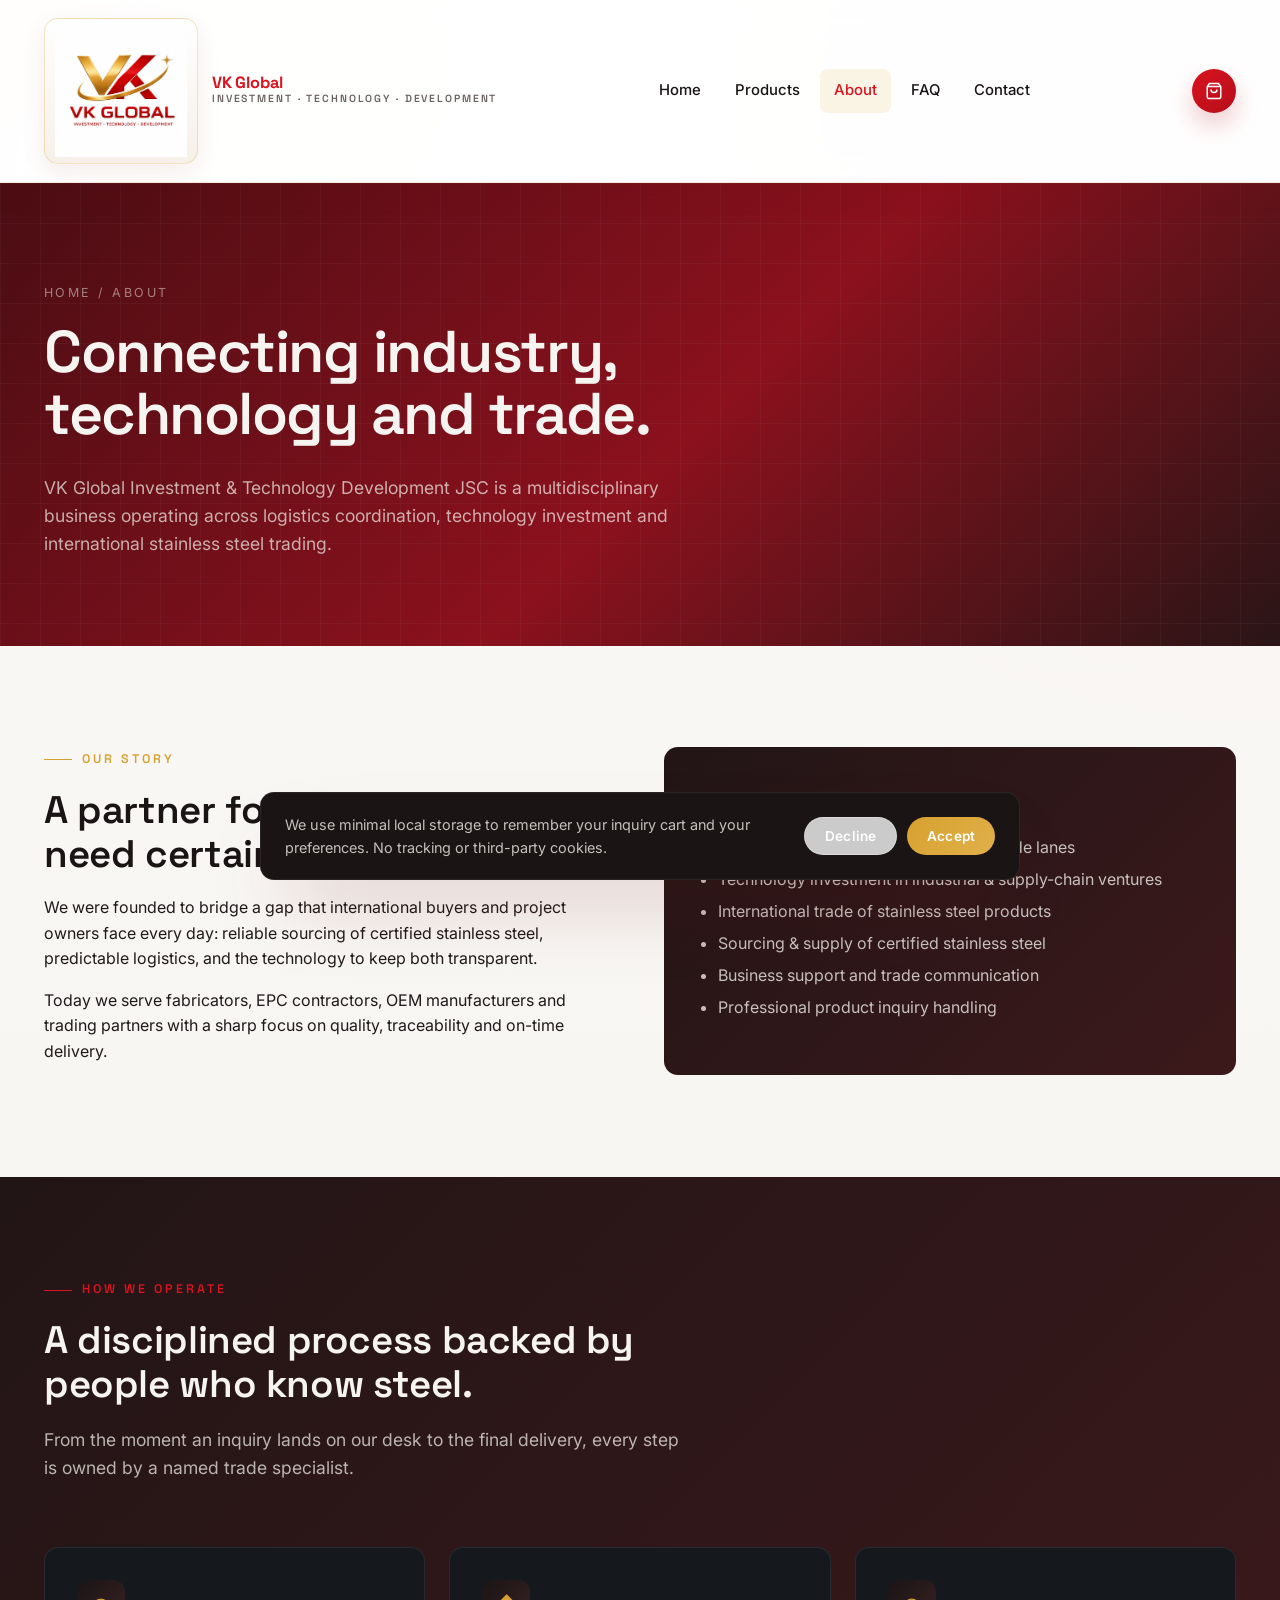
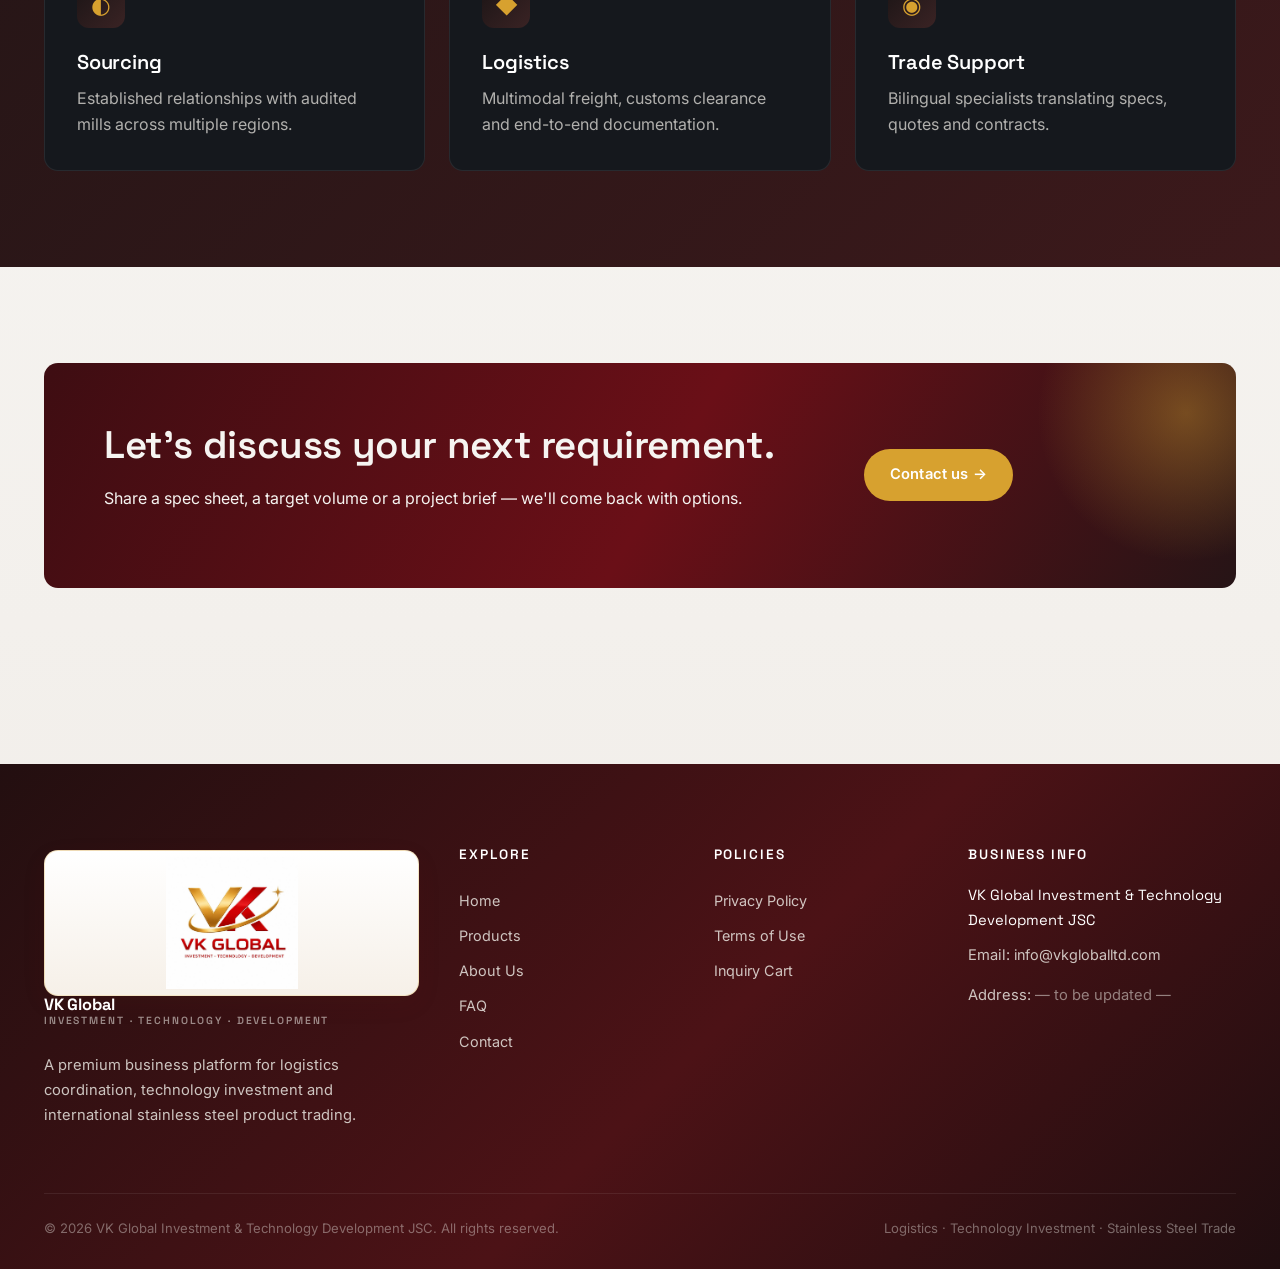
==== commit ee02d563: "CNAME" ====
--- a/public/about.html
+++ b/public/about.html
@@ -125,7 +125,7 @@
       <div>
         <h4>Business Info</h4>
         <p style="color:#fff;font-family:'Space Grotesk',sans-serif;margin-bottom:10px">VK Global Investment &amp; Technology Development JSC</p>
-        <p>Email: <a href="mailto:info@vkglobal.vn" style="display:inline">info@vkglobal.vn</a></p>
+        <p>Email: <a href="mailto:info@vkgloballtd.com" style="display:inline">info@vkgloballtd.com</a></p>
         <p>Address: <span style="color:rgba(243,241,235,.5)">— to be updated —</span></p>
       </div>
     </div>
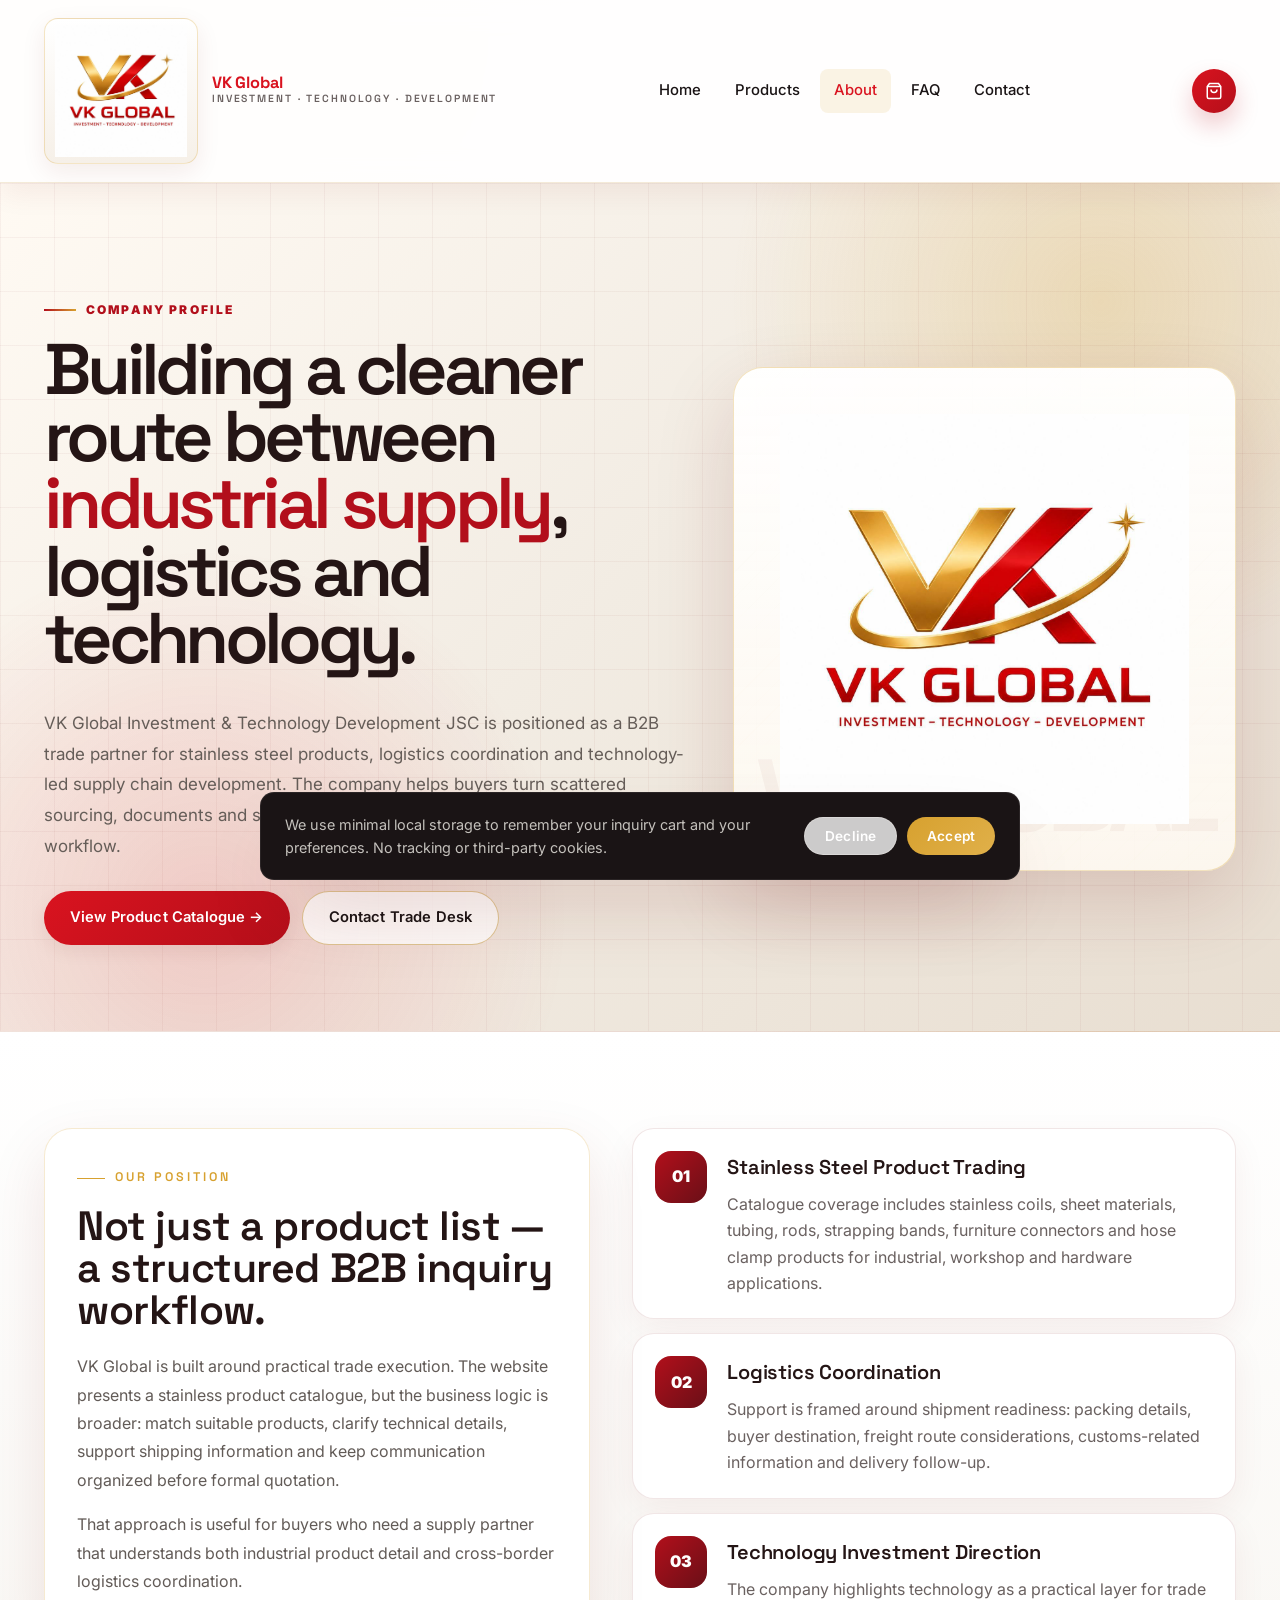
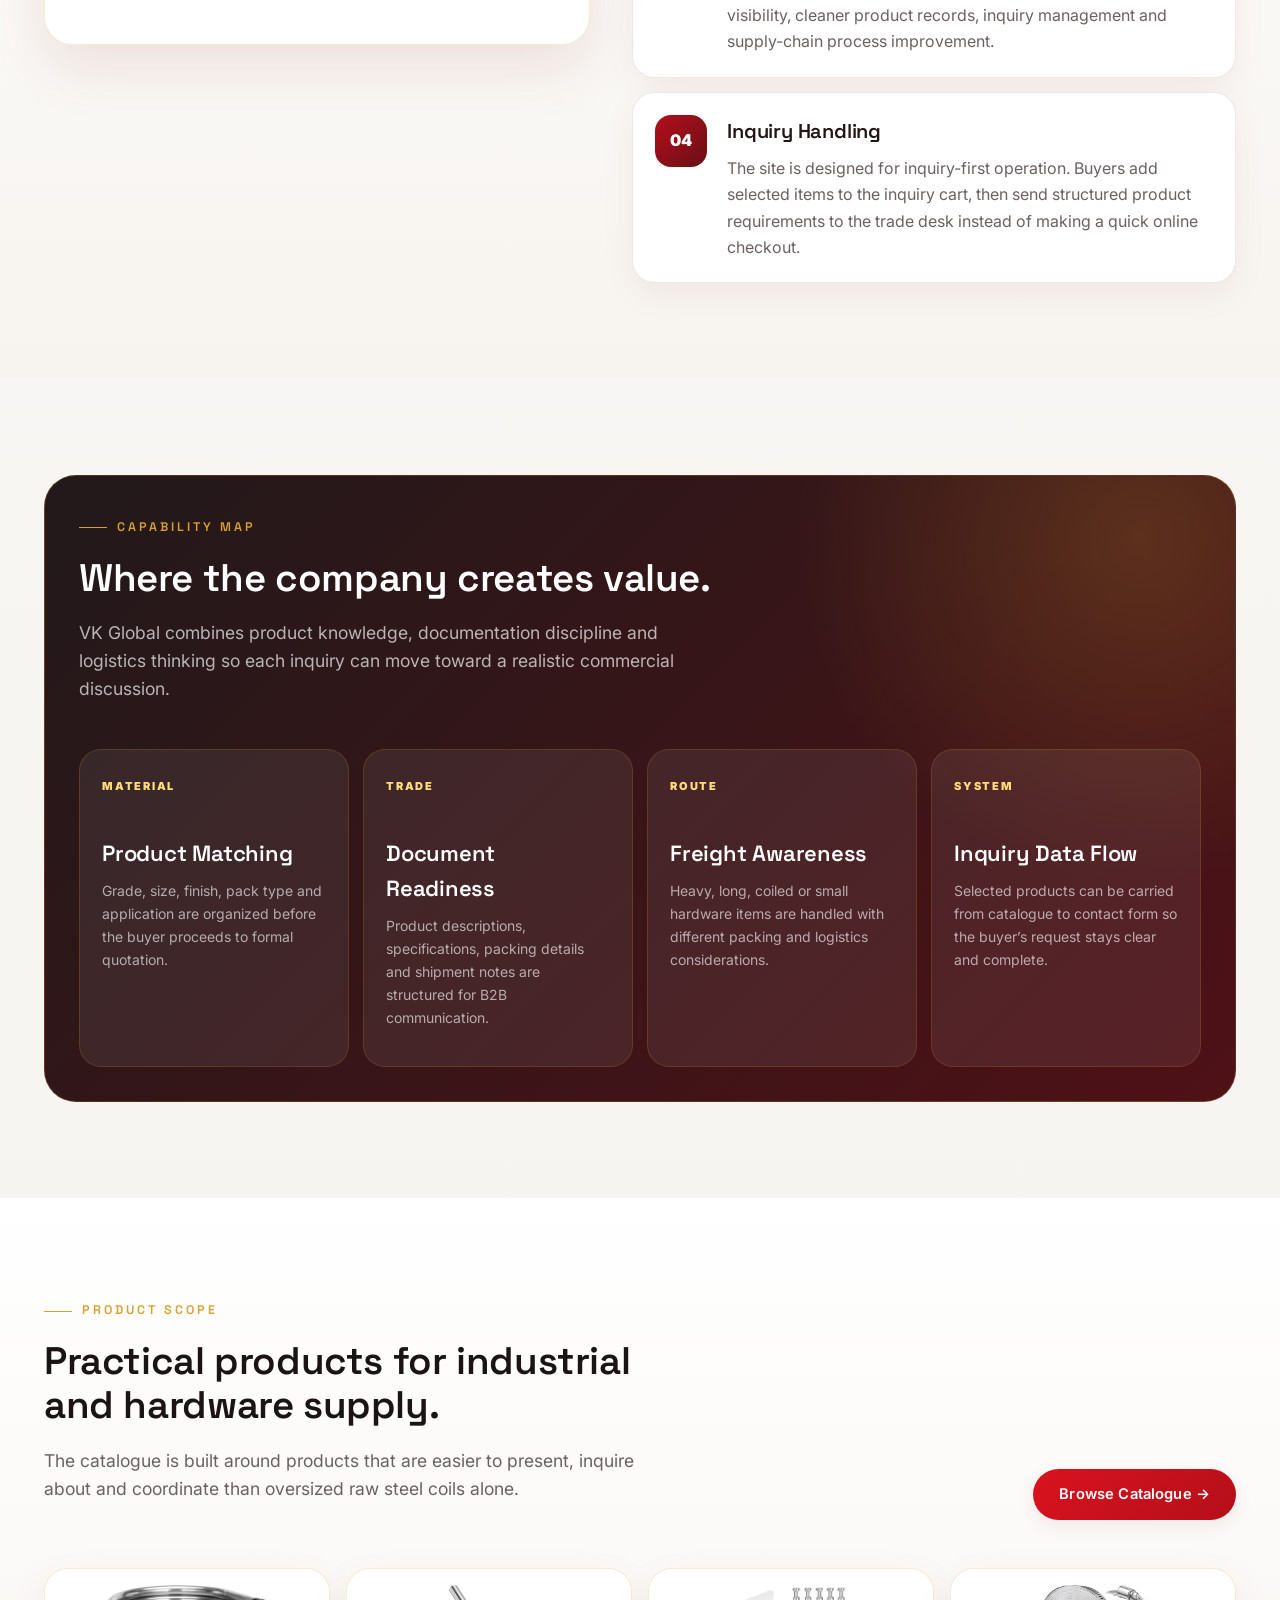
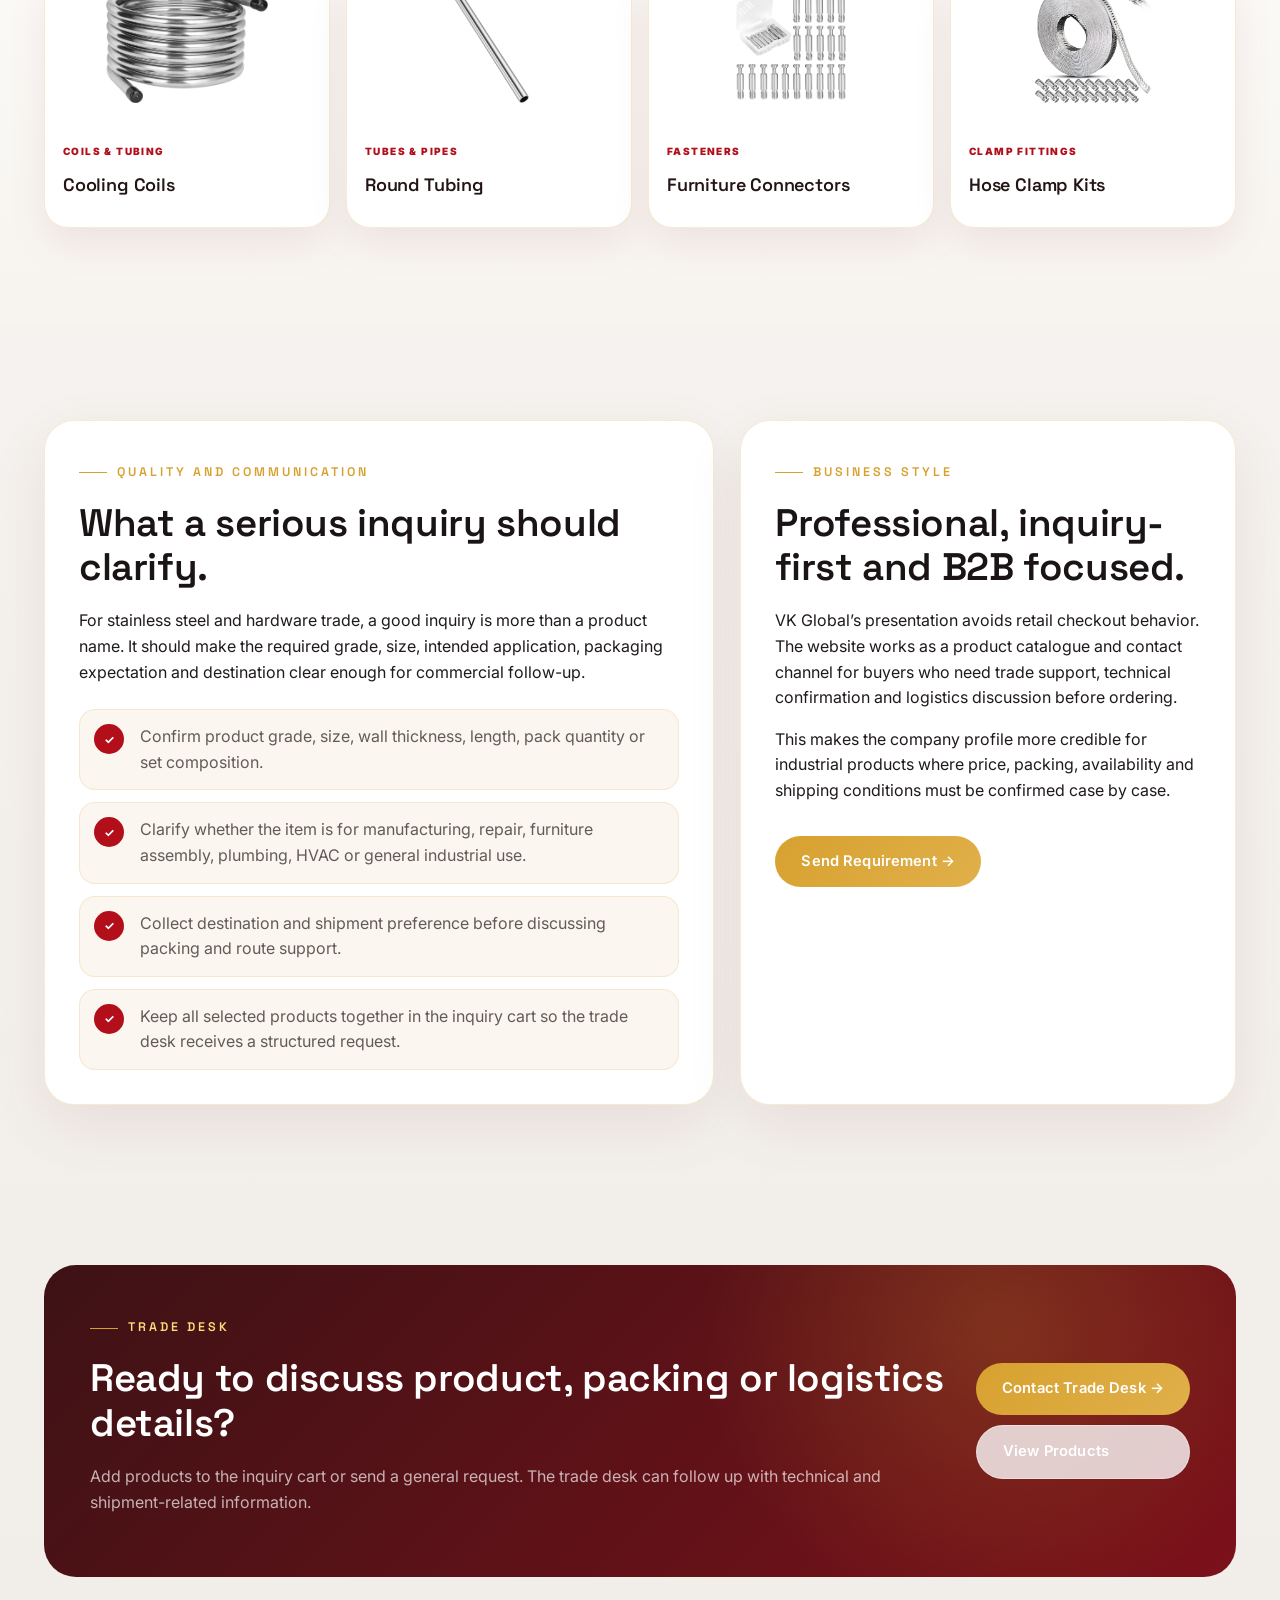
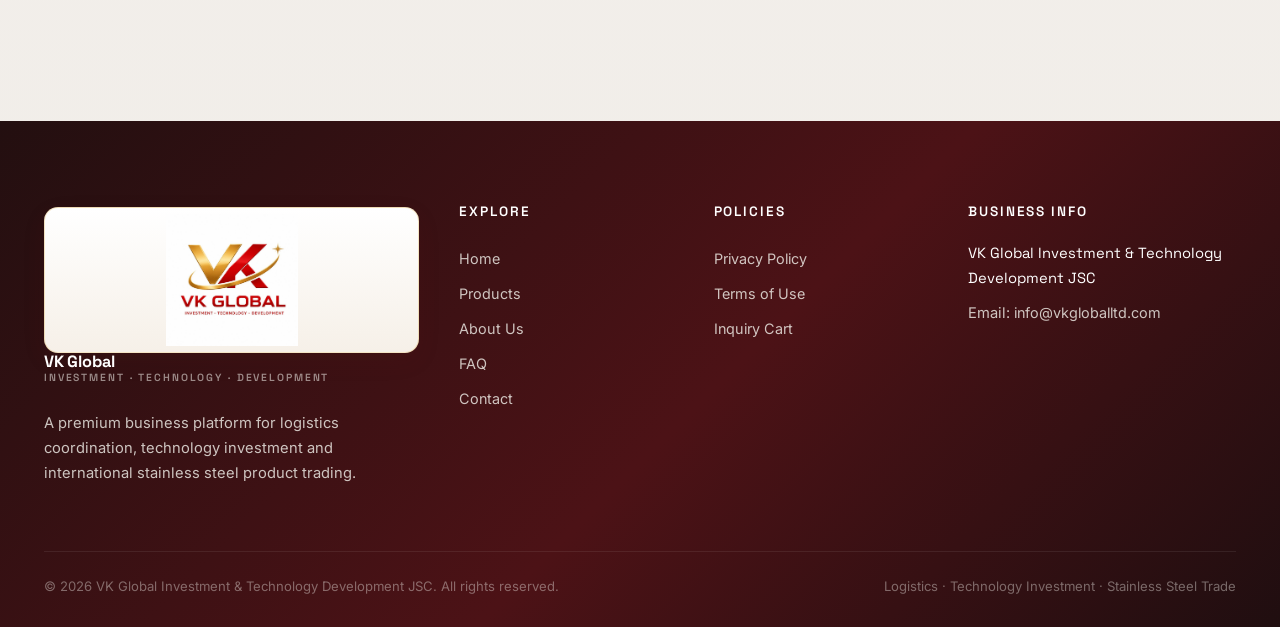
==== commit cbba6a35: "meo" ====
--- a/public/about.html
+++ b/public/about.html
@@ -12,6 +12,477 @@
 <link rel="preconnect" href="https://fonts.gstatic.com" crossorigin>
 <link href="https://fonts.googleapis.com/css2?family=Inter:wght@400;500;600;700&family=Space+Grotesk:wght@400;500;600;700&display=swap" rel="stylesheet">
 <link rel="stylesheet" href="assets/css/style.css">
+
+<style>
+/* =========================================================
+   About page premium profile layout
+   ========================================================= */
+.about-hero{
+  position:relative;
+  overflow:hidden;
+  padding:110px 0 86px;
+  background:
+    radial-gradient(circle at 86% 14%,rgba(215,161,47,.24),transparent 28%),
+    radial-gradient(circle at 16% 86%,rgba(217,19,31,.16),transparent 28%),
+    linear-gradient(135deg,#fffaf3 0%,#f2ece3 48%,#e8ded1 100%);
+  border-bottom:1px solid rgba(114,17,17,.10);
+}
+.about-hero:before{
+  content:"";
+  position:absolute;
+  inset:0;
+  background-image:
+    linear-gradient(rgba(114,17,17,.045) 1px,transparent 1px),
+    linear-gradient(90deg,rgba(114,17,17,.045) 1px,transparent 1px);
+  background-size:54px 54px;
+}
+.about-hero .container{
+  position:relative;
+  z-index:1;
+  display:grid;
+  grid-template-columns:1.12fr .88fr;
+  gap:48px;
+  align-items:center;
+}
+.about-kicker{
+  display:inline-flex;
+  gap:10px;
+  align-items:center;
+  color:#b20f1b;
+  font-size:12px;
+  font-weight:900;
+  text-transform:uppercase;
+  letter-spacing:.18em;
+  margin-bottom:16px;
+}
+.about-kicker:before{
+  content:"";
+  width:32px;
+  height:2px;
+  background:linear-gradient(90deg,#b20f1b,#d7a12f);
+}
+.about-hero h1{
+  max-width:780px;
+  color:#241515;
+  font-size:clamp(42px,5.6vw,76px);
+  line-height:.94;
+  letter-spacing:-.065em;
+}
+.about-hero h1 span{color:#b20f1b}
+.about-hero p{
+  max-width:650px;
+  margin-top:22px;
+  color:#655d58;
+  font-size:17px;
+  line-height:1.8;
+}
+.about-hero-actions{
+  display:flex;
+  gap:12px;
+  flex-wrap:wrap;
+  margin-top:30px;
+}
+.about-command-card{
+  position:relative;
+  overflow:hidden;
+  padding:26px;
+  border-radius:30px;
+  background:
+    linear-gradient(180deg,rgba(255,255,255,.95),rgba(255,250,242,.82)),
+    repeating-linear-gradient(135deg,rgba(215,161,47,.08) 0 1px,transparent 1px 18px);
+  border:1px solid rgba(215,161,47,.30);
+  box-shadow:0 30px 80px rgba(114,17,17,.16);
+}
+.about-command-card:before{
+  content:"VK GLOBAL";
+  position:absolute;
+  right:-16px;
+  bottom:-8px;
+  color:rgba(114,17,17,.045);
+  font-family:var(--font-display);
+  font-size:72px;
+  font-weight:900;
+  letter-spacing:-.08em;
+}
+.command-head{
+  position:relative;
+  z-index:1;
+  display:flex;
+  justify-content:space-between;
+  align-items:flex-start;
+  gap:16px;
+  padding-bottom:18px;
+  border-bottom:1px solid rgba(114,17,17,.12);
+}
+.command-head span{
+  color:#b20f1b;
+  font-size:11px;
+  font-weight:900;
+  letter-spacing:.18em;
+  text-transform:uppercase;
+}
+.command-head h3{
+  margin:7px 0 0;
+  color:#241515;
+  font-size:26px;
+}
+.command-pill{
+  padding:8px 12px;
+  border-radius:999px;
+  background:rgba(217,19,31,.09);
+  color:#b20f1b;
+  font-size:11px;
+  font-weight:900;
+  text-transform:uppercase;
+  white-space:nowrap;
+}
+.command-route{
+  position:relative;
+  z-index:1;
+  display:grid;
+  grid-template-columns:1fr 36px 1fr 36px 1fr;
+  gap:10px;
+  align-items:center;
+  margin-top:24px;
+}
+.command-node{
+  min-height:112px;
+  padding:16px;
+  border-radius:18px;
+  background:#fff;
+  border:1px solid rgba(215,161,47,.24);
+}
+.command-node b{
+  display:block;
+  color:#241515;
+  font-family:var(--font-display);
+  font-size:17px;
+}
+.command-node small{
+  display:block;
+  margin-top:8px;
+  color:#706761;
+  font-size:12px;
+  line-height:1.45;
+}
+.command-arrow{
+  height:2px;
+  background:linear-gradient(90deg,#b20f1b,#d7a12f);
+}
+.command-metrics{
+  position:relative;
+  z-index:1;
+  display:grid;
+  grid-template-columns:repeat(3,1fr);
+  gap:10px;
+  margin-top:16px;
+}
+.command-metrics div{
+  padding:14px;
+  border-radius:16px;
+  background:linear-gradient(135deg,#3d1215,#7c111a);
+}
+.command-metrics b{
+  display:block;
+  color:#ffdb7a;
+  font-family:var(--font-display);
+  font-size:24px;
+  line-height:1;
+}
+.command-metrics span{
+  display:block;
+  margin-top:7px;
+  color:rgba(255,255,255,.66);
+  font-size:10px;
+  font-weight:900;
+  text-transform:uppercase;
+  letter-spacing:.12em;
+}
+.about-section-soft{
+  background:linear-gradient(180deg,#fff,#f7f4ef);
+}
+.about-split{
+  display:grid;
+  grid-template-columns:.95fr 1.05fr;
+  gap:42px;
+  align-items:start;
+}
+.about-sticky{
+  position:sticky;
+  top:110px;
+}
+.about-lead-card{
+  padding:32px;
+  border-radius:28px;
+  background:#fff;
+  border:1px solid rgba(215,161,47,.22);
+  box-shadow:0 22px 60px rgba(114,17,17,.10);
+}
+.about-lead-card h2{
+  color:#241515;
+  font-size:clamp(30px,3.2vw,48px);
+  line-height:1.02;
+}
+.about-lead-card p{
+  color:#625b57;
+  line-height:1.78;
+}
+.about-focus-list{
+  display:grid;
+  gap:14px;
+}
+.about-focus-item{
+  display:grid;
+  grid-template-columns:56px 1fr;
+  gap:16px;
+  padding:22px;
+  border-radius:22px;
+  background:#fff;
+  border:1px solid rgba(114,17,17,.10);
+  box-shadow:0 12px 34px rgba(114,17,17,.06);
+}
+.about-focus-item .icon{
+  width:52px;
+  height:52px;
+  display:grid;
+  place-items:center;
+  border-radius:16px;
+  color:#fff;
+  background:linear-gradient(135deg,#b20f1b,#6a0f17);
+  font-weight:900;
+}
+.about-focus-item h3{
+  margin:0 0 8px;
+  color:#241515;
+}
+.about-focus-item p{
+  margin:0;
+  color:#6a6160;
+  line-height:1.65;
+}
+.capability-board{
+  position:relative;
+  overflow:hidden;
+  border-radius:32px;
+  padding:34px;
+  background:
+    radial-gradient(circle at 92% 10%,rgba(215,161,47,.20),transparent 28%),
+    linear-gradient(135deg,#21191a,#4e1116);
+  border:1px solid rgba(215,161,47,.22);
+  color:#fff;
+}
+.capability-board h2{color:#fff}
+.capability-board .lead{color:rgba(255,255,255,.68)}
+.capability-grid{
+  display:grid;
+  grid-template-columns:repeat(4,1fr);
+  gap:14px;
+  margin-top:28px;
+}
+.capability-card{
+  min-height:210px;
+  padding:22px;
+  border-radius:22px;
+  background:rgba(255,255,255,.07);
+  border:1px solid rgba(215,161,47,.18);
+}
+.capability-card span{
+  color:#ffdb7a;
+  font-size:11px;
+  font-weight:900;
+  text-transform:uppercase;
+  letter-spacing:.16em;
+}
+.capability-card h3{
+  margin:38px 0 8px;
+  color:#fff;
+  font-size:22px;
+}
+.capability-card p{
+  color:rgba(255,255,255,.62);
+  font-size:14px;
+  line-height:1.65;
+}
+.about-products-strip{
+  display:grid;
+  grid-template-columns:repeat(4,1fr);
+  gap:16px;
+  margin-top:32px;
+}
+.about-product-tile{
+  min-height:260px;
+  border-radius:24px;
+  overflow:hidden;
+  background:#fff;
+  border:1px solid rgba(215,161,47,.22);
+  box-shadow:0 16px 40px rgba(114,17,17,.08);
+}
+.about-product-img{
+  height:150px;
+  display:flex;
+  align-items:center;
+  justify-content:center;
+  padding:16px;
+  background:#fff;
+}
+.about-product-img img{
+  width:auto !important;
+  height:auto !important;
+  max-width:100% !important;
+  max-height:100% !important;
+  object-fit:contain !important;
+}
+.about-product-tile div:last-child{
+  padding:18px;
+}
+.about-product-tile span{
+  color:#b20f1b;
+  font-size:10px;
+  font-weight:900;
+  text-transform:uppercase;
+  letter-spacing:.14em;
+}
+.about-product-tile h3{
+  margin:8px 0 0;
+  font-size:18px;
+  color:#241515;
+}
+.quality-grid{
+  display:grid;
+  grid-template-columns:1.15fr .85fr;
+  gap:26px;
+  align-items:stretch;
+}
+.quality-card{
+  padding:34px;
+  border-radius:30px;
+  background:#fff;
+  border:1px solid rgba(215,161,47,.22);
+  box-shadow:0 20px 60px rgba(114,17,17,.08);
+}
+.quality-card h2{font-size:clamp(30px,3vw,44px)}
+.quality-checks{
+  display:grid;
+  gap:12px;
+  margin-top:24px;
+}
+.quality-check{
+  display:grid;
+  grid-template-columns:34px 1fr;
+  gap:12px;
+  align-items:start;
+  padding:14px;
+  border-radius:16px;
+  background:#fbf7f0;
+  border:1px solid rgba(215,161,47,.18);
+}
+.quality-check b{
+  width:30px;
+  height:30px;
+  display:grid;
+  place-items:center;
+  border-radius:50%;
+  background:#b20f1b;
+  color:#fff;
+  font-size:12px;
+}
+.quality-check p{margin:0;color:#625b57}
+.about-cta{
+  border-radius:32px;
+  padding:46px;
+  display:flex;
+  justify-content:space-between;
+  gap:30px;
+  align-items:center;
+  background:
+    radial-gradient(circle at 80% 20%,rgba(215,161,47,.22),transparent 30%),
+    linear-gradient(135deg,#3d1215,#7c111a);
+  color:#fff;
+}
+.about-cta h2{color:#fff}
+.about-cta p{color:rgba(255,255,255,.68)}
+@media(max-width:1000px){
+  .about-hero .container,
+  .about-split,
+  .quality-grid{
+    grid-template-columns:1fr;
+  }
+  .about-sticky{position:relative;top:auto}
+  .capability-grid,
+  .about-products-strip{
+    grid-template-columns:repeat(2,1fr);
+  }
+  .command-route{grid-template-columns:1fr}
+  .command-arrow{height:28px;width:2px;margin:0 auto}
+}
+@media(max-width:620px){
+  .about-hero{padding:76px 0}
+  .command-metrics,
+  .capability-grid,
+  .about-products-strip{
+    grid-template-columns:1fr;
+  }
+  .about-cta{
+    flex-direction:column;
+    align-items:flex-start;
+    padding:32px;
+  }
+}
+
+.about-logo-card{
+  position:relative;
+  overflow:hidden;
+  min-height:420px;
+  padding:46px;
+  border-radius:30px;
+  display:flex;
+  align-items:center;
+  justify-content:center;
+  background:
+    linear-gradient(180deg,rgba(255,255,255,.96),rgba(255,250,242,.86)),
+    repeating-linear-gradient(135deg,rgba(215,161,47,.08) 0 1px,transparent 1px 18px);
+  border:1px solid rgba(215,161,47,.30);
+  box-shadow:0 30px 80px rgba(114,17,17,.16);
+}
+
+.about-logo-card:before{
+  content:"VK GLOBAL";
+  position:absolute;
+  left:50%;
+  bottom:-8px;
+  transform:translateX(-50%);
+  font-family:var(--font-display);
+  font-size:clamp(54px,8vw,110px);
+  font-weight:900;
+  letter-spacing:-.08em;
+  color:rgba(114,17,17,.045);
+  white-space:nowrap;
+  pointer-events:none;
+}
+
+.about-logo-card img{
+  position:relative;
+  z-index:2;
+  width:100%;
+  max-width:520px;
+  height:auto;
+  object-fit:contain;
+  display:block;
+}
+
+@media(max-width:620px){
+  .about-logo-card{
+    min-height:300px;
+    padding:28px;
+    border-radius:24px;
+  }
+
+  .about-logo-card img{
+    max-width:360px;
+  }
+}
+</style>
+
 </head>
 <body>
 <header class="site-header">
@@ -37,63 +508,187 @@
   </nav>
 </header>
 
-<section class="page-hero">
+<section class="about-hero">
   <div class="container">
-    <div class="crumbs"><a href="index.html">Home</a> / About</div>
-    <h1>Connecting industry, technology and trade.</h1>
-    <p>VK Global Investment &amp; Technology Development JSC is a multidisciplinary business operating across logistics coordination, technology investment and international stainless steel trading.</p>
+    <div>
+      <div class="about-kicker">Company profile</div>
+      <h1>Building a cleaner route between <span>industrial supply</span>, logistics and technology.</h1>
+      <p>VK Global Investment &amp; Technology Development JSC is positioned as a B2B trade partner for stainless steel products, logistics coordination and technology-led supply chain development. The company helps buyers turn scattered sourcing, documents and shipment steps into a controlled inquiry-to-delivery workflow.</p>
+      <div class="about-hero-actions">
+        <a href="products.html" class="btn btn-primary">View Product Catalogue →</a>
+        <a href="contact.html" class="btn btn-outline">Contact Trade Desk</a>
+      </div>
+    </div>
+
+    <div class="about-logo-card reveal">
+      <img src="assets/images/logo-vk-global.png" alt="VK Global logo">
+    </div>
   </div>
 </section>
 
+<section class="section about-section-soft">
+  <div class="container">
+    <div class="about-split">
+      <div class="about-sticky">
+        <div class="about-lead-card reveal">
+          <div class="eyebrow">Our position</div>
+          <h2>Not just a product list — a structured B2B inquiry workflow.</h2>
+          <p>VK Global is built around practical trade execution. The website presents a stainless product catalogue, but the business logic is broader: match suitable products, clarify technical details, support shipping information and keep communication organized before formal quotation.</p>
+          <p>That approach is useful for buyers who need a supply partner that understands both industrial product detail and cross-border logistics coordination.</p>
+        </div>
+      </div>
+
+      <div class="about-focus-list">
+        <div class="about-focus-item reveal">
+          <div class="icon">01</div>
+          <div>
+            <h3>Stainless Steel Product Trading</h3>
+            <p>Catalogue coverage includes stainless coils, sheet materials, tubing, rods, strapping bands, furniture connectors and hose clamp products for industrial, workshop and hardware applications.</p>
+          </div>
+        </div>
+
+        <div class="about-focus-item reveal">
+          <div class="icon">02</div>
+          <div>
+            <h3>Logistics Coordination</h3>
+            <p>Support is framed around shipment readiness: packing details, buyer destination, freight route considerations, customs-related information and delivery follow-up.</p>
+          </div>
+        </div>
+
+        <div class="about-focus-item reveal">
+          <div class="icon">03</div>
+          <div>
+            <h3>Technology Investment Direction</h3>
+            <p>The company highlights technology as a practical layer for trade visibility, cleaner product records, inquiry management and supply-chain process improvement.</p>
+          </div>
+        </div>
+
+        <div class="about-focus-item reveal">
+          <div class="icon">04</div>
+          <div>
+            <h3>Inquiry Handling</h3>
+            <p>The site is designed for inquiry-first operation. Buyers add selected items to the inquiry cart, then send structured product requirements to the trade desk instead of making a quick online checkout.</p>
+          </div>
+        </div>
+      </div>
+    </div>
+  </div>
+</section>
+
 <section class="section">
   <div class="container">
-    <div class="grid-2 reveal">
-      <div>
-        <div class="eyebrow">Our story</div>
-        <h2>A partner for projects that need certainty.</h2>
-        <p>We were founded to bridge a gap that international buyers and project owners face every day: reliable sourcing of certified stainless steel, predictable logistics, and the technology to keep both transparent.</p>
-        <p>Today we serve fabricators, EPC contractors, OEM manufacturers and trading partners with a sharp focus on quality, traceability and on-time delivery.</p>
-      </div>
-      <div class="bg-graphite" style="border-radius:14px;padding:36px">
-        <h3 style="color:#fff">What we focus on</h3>
-        <ul style="padding-left:1.1em;color:rgba(243,241,235,.78);line-height:2">
-          <li>Logistics coordination across global trade lanes</li>
-          <li>Technology investment in industrial &amp; supply-chain ventures</li>
-          <li>International trade of stainless steel products</li>
-          <li>Sourcing &amp; supply of certified stainless steel</li>
-          <li>Business support and trade communication</li>
-          <li>Professional product inquiry handling</li>
-        </ul>
+    <div class="capability-board reveal">
+      <div class="section-head" style="margin-bottom:0">
+        <div class="left">
+          <div class="eyebrow">Capability map</div>
+          <h2>Where the company creates value.</h2>
+          <p class="lead">VK Global combines product knowledge, documentation discipline and logistics thinking so each inquiry can move toward a realistic commercial discussion.</p>
+        </div>
+      </div>
+
+      <div class="capability-grid">
+        <div class="capability-card">
+          <span>Material</span>
+          <h3>Product Matching</h3>
+          <p>Grade, size, finish, pack type and application are organized before the buyer proceeds to formal quotation.</p>
+        </div>
+
+        <div class="capability-card">
+          <span>Trade</span>
+          <h3>Document Readiness</h3>
+          <p>Product descriptions, specifications, packing details and shipment notes are structured for B2B communication.</p>
+        </div>
+
+        <div class="capability-card">
+          <span>Route</span>
+          <h3>Freight Awareness</h3>
+          <p>Heavy, long, coiled or small hardware items are handled with different packing and logistics considerations.</p>
+        </div>
+
+        <div class="capability-card">
+          <span>System</span>
+          <h3>Inquiry Data Flow</h3>
+          <p>Selected products can be carried from catalogue to contact form so the buyer’s request stays clear and complete.</p>
+        </div>
       </div>
     </div>
   </div>
 </section>
 
-<section class="section bg-graphite">
+<section class="section about-section-soft">
   <div class="container">
     <div class="section-head reveal">
       <div class="left">
-        <div class="eyebrow">How we operate</div>
-        <h2>A disciplined process backed by people who know steel.</h2>
-        <p class="lead">From the moment an inquiry lands on our desk to the final delivery, every step is owned by a named trade specialist.</p>
-      </div>
-    </div>
-    <div class="feature-grid">
-      <div class="feature" style="background:#15181d;border-color:rgba(255,255,255,.08)"><div class="ic">◐</div><h3 style="color:#fff">Sourcing</h3><p style="color:rgba(243,241,235,.7)">Established relationships with audited mills across multiple regions.</p></div>
-      <div class="feature" style="background:#15181d;border-color:rgba(255,255,255,.08)"><div class="ic">◆</div><h3 style="color:#fff">Logistics</h3><p style="color:rgba(243,241,235,.7)">Multimodal freight, customs clearance and end-to-end documentation.</p></div>
-      <div class="feature" style="background:#15181d;border-color:rgba(255,255,255,.08)"><div class="ic">◉</div><h3 style="color:#fff">Trade Support</h3><p style="color:rgba(243,241,235,.7)">Bilingual specialists translating specs, quotes and contracts.</p></div>
+        <div class="eyebrow">Product scope</div>
+        <h2>Practical products for industrial and hardware supply.</h2>
+        <p class="lead">The catalogue is built around products that are easier to present, inquire about and coordinate than oversized raw steel coils alone.</p>
+      </div>
+      <a href="products.html" class="btn btn-primary">Browse Catalogue →</a>
+    </div>
+
+    <div class="about-products-strip">
+      <a href="products.html" class="about-product-tile reveal">
+        <div class="about-product-img"><img src="assets/images/product/1.jpg" alt="Stainless cooling coil"></div>
+        <div><span>Coils &amp; Tubing</span><h3>Cooling Coils</h3></div>
+      </a>
+
+      <a href="products.html" class="about-product-tile reveal">
+        <div class="about-product-img"><img src="assets/images/product/9.jpg" alt="Stainless tube"></div>
+        <div><span>Tubes &amp; Pipes</span><h3>Round Tubing</h3></div>
+      </a>
+
+      <a href="products.html" class="about-product-tile reveal">
+        <div class="about-product-img"><img src="assets/images/product/24.jpg" alt="Furniture connector fittings"></div>
+        <div><span>Fasteners</span><h3>Furniture Connectors</h3></div>
+      </a>
+
+      <a href="products.html" class="about-product-tile reveal">
+        <div class="about-product-img"><img src="assets/images/product/32.jpg" alt="Hose clamp kit"></div>
+        <div><span>Clamp Fittings</span><h3>Hose Clamp Kits</h3></div>
+      </a>
     </div>
   </div>
 </section>
 
 <section class="section">
   <div class="container">
-    <div class="cta-block reveal">
+    <div class="quality-grid">
+      <div class="quality-card reveal">
+        <div class="eyebrow">Quality and communication</div>
+        <h2>What a serious inquiry should clarify.</h2>
+        <p>For stainless steel and hardware trade, a good inquiry is more than a product name. It should make the required grade, size, intended application, packaging expectation and destination clear enough for commercial follow-up.</p>
+
+        <div class="quality-checks">
+          <div class="quality-check"><b>✓</b><p>Confirm product grade, size, wall thickness, length, pack quantity or set composition.</p></div>
+          <div class="quality-check"><b>✓</b><p>Clarify whether the item is for manufacturing, repair, furniture assembly, plumbing, HVAC or general industrial use.</p></div>
+          <div class="quality-check"><b>✓</b><p>Collect destination and shipment preference before discussing packing and route support.</p></div>
+          <div class="quality-check"><b>✓</b><p>Keep all selected products together in the inquiry cart so the trade desk receives a structured request.</p></div>
+        </div>
+      </div>
+
+      <div class="quality-card reveal">
+        <div class="eyebrow">Business style</div>
+        <h2>Professional, inquiry-first and B2B focused.</h2>
+        <p>VK Global’s presentation avoids retail checkout behavior. The website works as a product catalogue and contact channel for buyers who need trade support, technical confirmation and logistics discussion before ordering.</p>
+        <p>This makes the company profile more credible for industrial products where price, packing, availability and shipping conditions must be confirmed case by case.</p>
+        <a href="contact.html" class="btn btn-copper" style="margin-top:16px">Send Requirement →</a>
+      </div>
+    </div>
+  </div>
+</section>
+
+<section class="section-sm">
+  <div class="container">
+    <div class="about-cta reveal">
       <div>
-        <h2>Let's discuss your next requirement.</h2>
-        <p>Share a spec sheet, a target volume or a project brief — we'll come back with options.</p>
-      </div>
-      <div><a href="contact.html" class="btn btn-copper">Contact us →</a></div>
+        <div class="eyebrow" style="color:#ffdb7a">Trade desk</div>
+        <h2>Ready to discuss product, packing or logistics details?</h2>
+        <p>Add products to the inquiry cart or send a general request. The trade desk can follow up with technical and shipment-related information.</p>
+      </div>
+      <div style="display:flex;flex-direction:column;gap:10px">
+        <a href="contact.html" class="btn btn-copper">Contact Trade Desk →</a>
+        <a href="products.html" class="btn btn-outline" style="color:#fff;border-color:rgba(255,255,255,.35)">View Products</a>
+      </div>
     </div>
   </div>
 </section>
@@ -126,7 +721,6 @@
         <h4>Business Info</h4>
         <p style="color:#fff;font-family:'Space Grotesk',sans-serif;margin-bottom:10px">VK Global Investment &amp; Technology Development JSC</p>
         <p>Email: <a href="mailto:info@vkgloballtd.com" style="display:inline">info@vkgloballtd.com</a></p>
-        <p>Address: <span style="color:rgba(243,241,235,.5)">— to be updated —</span></p>
       </div>
     </div>
     <div class="footer-bottom">
--- a/public/assets/css/style.css
+++ b/public/assets/css/style.css
@@ -956,4 +956,222 @@
   -webkit-background-clip:text;
   background-clip:text;
   color:transparent;
+}
+
+/* =========================================================
+   Force product images to show full image, no cropping
+   ========================================================= */
+
+.imgwrap,
+.pd-main,
+.pd-thumb,
+.ci-img,
+.sp-img,
+.fp-img,
+.steel-main,
+.steel-mini{
+  background:#fff !important;
+  overflow:hidden;
+}
+
+/* Product card images */
+.pcard .imgwrap img,
+.imgwrap img{
+  width:100% !important;
+  height:100% !important;
+  object-fit:contain !important;
+  object-position:center !important;
+}
+
+/* Product detail main image */
+.pd-main img{
+  width:100% !important;
+  height:100% !important;
+  object-fit:contain !important;
+  object-position:center !important;
+}
+
+/* Product detail thumbnails */
+.pd-thumb img{
+  width:100% !important;
+  height:100% !important;
+  object-fit:contain !important;
+  object-position:center !important;
+}
+
+/* Cart images */
+.ci-img img{
+  width:100% !important;
+  height:100% !important;
+  object-fit:contain !important;
+  object-position:center !important;
+}
+
+/* Contact selected product preview images */
+.sp-img img{
+  width:100% !important;
+  height:100% !important;
+  object-fit:contain !important;
+  object-position:center !important;
+}
+
+/* Featured product / home section images */
+.fp-img img,
+.steel-main img,
+.steel-mini img{
+  width:100% !important;
+  height:100% !important;
+  object-fit:contain !important;
+  object-position:center !important;
+}
+
+/* Give images enough room so full product is visible */
+.pcard .imgwrap{
+  min-height:230px;
+  padding:16px;
+}
+
+.pd-main{
+  min-height:460px;
+  padding:24px;
+}
+
+.pd-thumb{
+  padding:6px;
+}
+
+.ci-img{
+  padding:10px;
+}
+
+.sp-img{
+  padding:5px;
+}
+
+/* Mobile image adjustment */
+@media(max-width:560px){
+  .pcard .imgwrap{
+    min-height:220px;
+  }
+
+  .pd-main{
+    min-height:320px;
+  }
+}
+
+/* =========================================================
+   Product images: show full image, no crop, no over-zoom
+   ========================================================= */
+
+.pcard .imgwrap,
+.imgwrap{
+  height:260px !important;
+  min-height:260px !important;
+  padding:18px !important;
+  display:flex !important;
+  align-items:center !important;
+  justify-content:center !important;
+  background:#fff !important;
+  overflow:hidden !important;
+}
+
+.pcard .imgwrap img,
+.imgwrap img{
+  width:auto !important;
+  height:auto !important;
+  max-width:100% !important;
+  max-height:100% !important;
+  object-fit:contain !important;
+  object-position:center center !important;
+  display:block !important;
+}
+
+/* Product detail main image */
+.pd-main{
+  min-height:480px !important;
+  padding:28px !important;
+  display:flex !important;
+  align-items:center !important;
+  justify-content:center !important;
+  background:#fff !important;
+  overflow:hidden !important;
+}
+
+.pd-main img{
+  width:auto !important;
+  height:auto !important;
+  max-width:100% !important;
+  max-height:100% !important;
+  object-fit:contain !important;
+  object-position:center center !important;
+}
+
+/* Product detail thumbnails */
+.pd-thumb{
+  display:flex !important;
+  align-items:center !important;
+  justify-content:center !important;
+  padding:6px !important;
+  background:#fff !important;
+  overflow:hidden !important;
+}
+
+.pd-thumb img{
+  width:auto !important;
+  height:auto !important;
+  max-width:100% !important;
+  max-height:100% !important;
+  object-fit:contain !important;
+  object-position:center center !important;
+}
+
+/* Cart image */
+.ci-img{
+  display:flex !important;
+  align-items:center !important;
+  justify-content:center !important;
+  padding:10px !important;
+  background:#fff !important;
+  overflow:hidden !important;
+}
+
+.ci-img img{
+  width:auto !important;
+  height:auto !important;
+  max-width:100% !important;
+  max-height:100% !important;
+  object-fit:contain !important;
+  object-position:center center !important;
+}
+
+/* Contact selected product preview image */
+.sp-img{
+  display:flex !important;
+  align-items:center !important;
+  justify-content:center !important;
+  padding:5px !important;
+  background:#fff !important;
+  overflow:hidden !important;
+}
+
+.sp-img img{
+  width:auto !important;
+  height:auto !important;
+  max-width:100% !important;
+  max-height:100% !important;
+  object-fit:contain !important;
+  object-position:center center !important;
+}
+
+/* Mobile */
+@media(max-width:560px){
+  .pcard .imgwrap,
+  .imgwrap{
+    height:230px !important;
+    min-height:230px !important;
+  }
+
+  .pd-main{
+    min-height:330px !important;
+  }
 }
